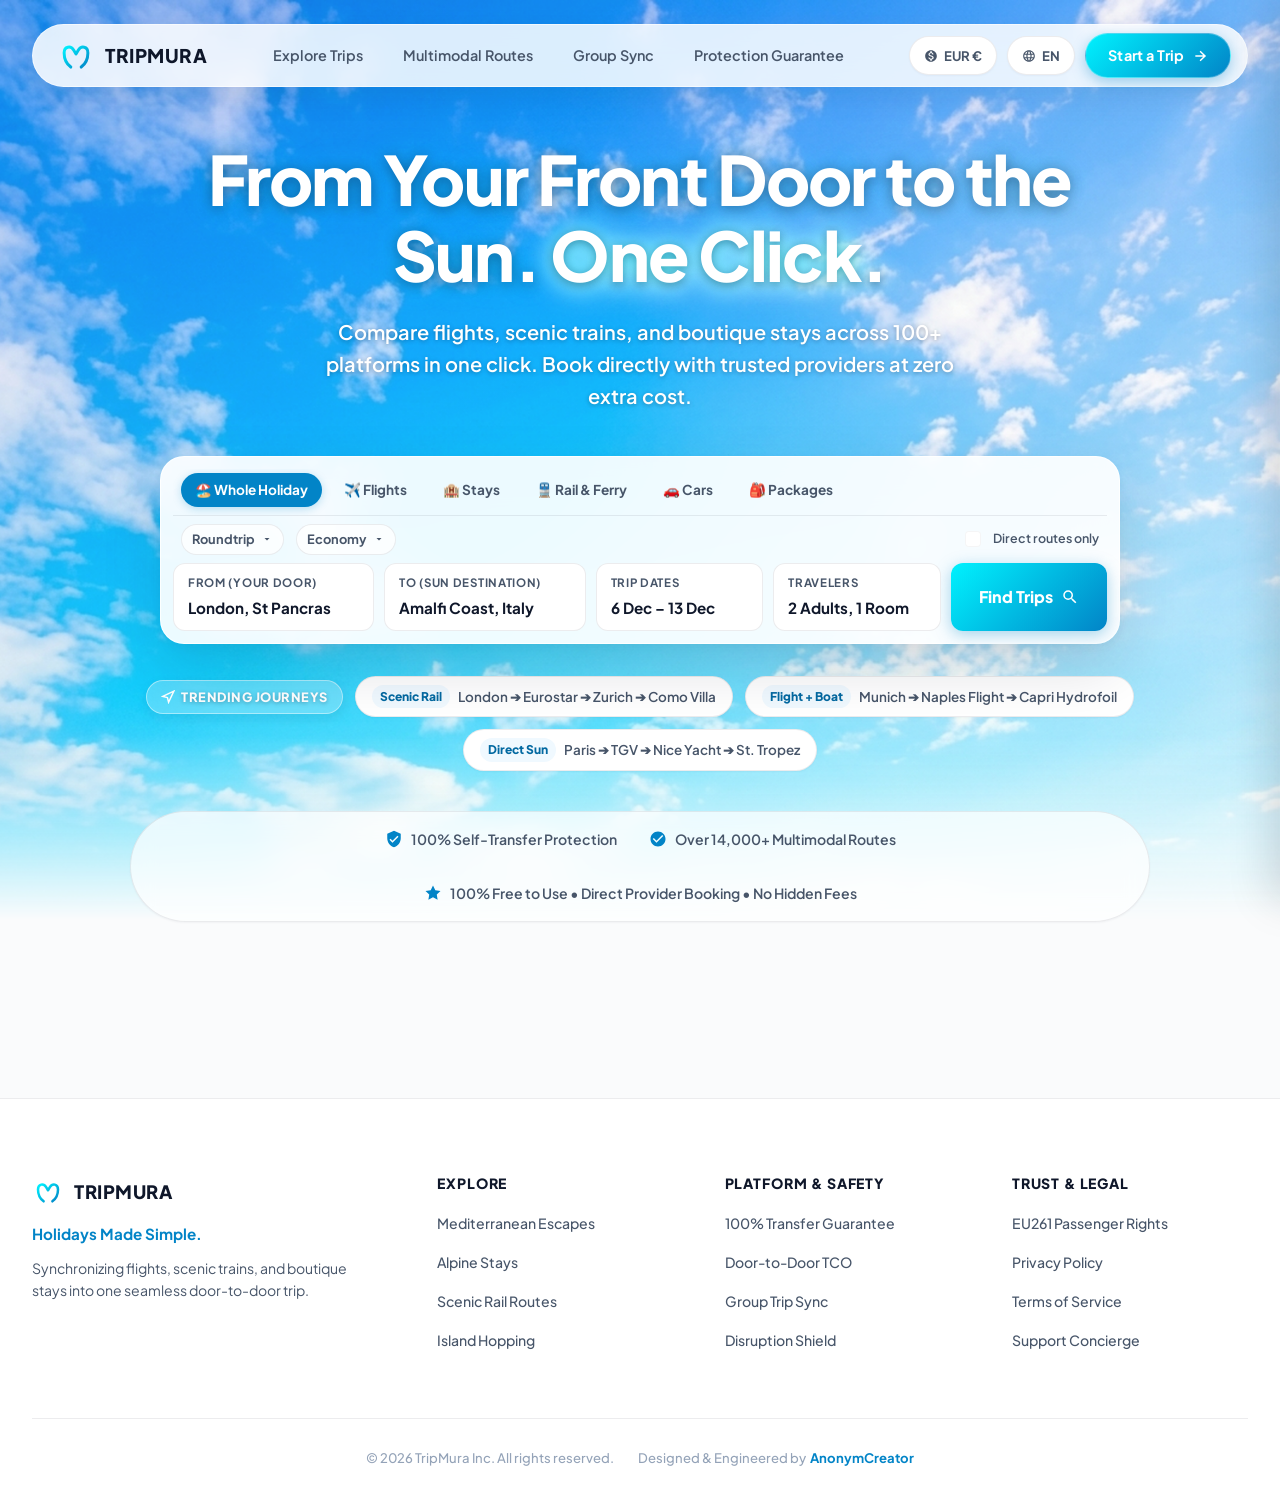
==== v2/index.html @ d5a8ea5d "feat(v2): implement Skyscanner search & forwarding engine in v2/ while preserving 100% exact design " ====
<!DOCTYPE html>
<html lang="en">
<head>
  <meta charset="UTF-8">
  <meta name="viewport" content="width=device-width, initial-scale=1.0">
  <title>TripMura — Holidays Made Simple</title>
  <meta name="description" content="Flights, trains, and boutique stays synchronized into one seamless holiday. Book your whole trip from your front door to the sun in one click with 100% transfer protection.">
  
  <!-- OpenGraph Metadata -->
  <meta property="og:type" content="website">
  <meta property="og:url" content="https://tripmura.com/">
  <meta property="og:title" content="TripMura — Holidays Made Simple">
  <meta property="og:description" content="Your whole holiday, synchronized in one click. Zero transfer stress with 100% self-transfer protection.">
  <meta property="og:image" content="assets/brand/og_preview_sky.png">
  
  <!-- Favicons -->
  <link rel="icon" type="image/svg+xml" href="assets/brand/favicon.svg">
  <link rel="alternate icon" type="image/png" sizes="32x32" href="assets/brand/favicon-32x32.png">
  <link rel="apple-touch-icon" sizes="180x180" href="assets/brand/apple-touch-icon.png">

  <!-- Typography: Google Fonts Plus Jakarta Sans -->
  <link rel="preconnect" href="https://fonts.googleapis.com">
  <link rel="preconnect" href="https://fonts.gstatic.com" crossorigin>
  <link href="https://fonts.googleapis.com/css2?family=Plus+Jakarta+Sans:wght@400;500;600;700;800&display=swap" rel="stylesheet">

  <!-- Design System Stylesheets -->
  <link rel="stylesheet" href="css/tokens.css">
  <link rel="stylesheet" href="css/base.css">
  <link rel="stylesheet" href="css/components.css">
  <link rel="stylesheet" href="css/hero.css">
  <link rel="stylesheet" href="css/search-modals.css">
  <link rel="stylesheet" href="css/footer.css">
  <link rel="stylesheet" href="css/preloader.css">
  <link rel="stylesheet" href="css/results.css">

  <!-- Travelpayouts Drive Verification Script (Partner: 575598) -->
  <script nowprocket data-noptimize="1" data-cfasync="false" data-wpfc-render="false" seraph-accel-crit="1" data-no-defer="1" data-cmp-ab="2">
    (function () {
        var script = document.createElement("script");
        script.async = 1;
        script.setAttribute("data-cmp-ab","2");
        script.src = 'https://tp-em.com/NTc1NTk4.js?t=575598';
        document.head.appendChild(script);
    })();
  </script>
</head>
<body>

  <!-- ==========================================================================
       60FPS Luxury Vector Flight Launch Preloader
       ========================================================================== -->
  <div id="sitePreloader" class="site-preloader" aria-label="Loading TripMura platform" role="status">
    <div class="preloader-shell">
      
      <!-- M-Symbol with Breathing Aura -->
      <div class="preloader-brand-wrap">
        <div class="preloader-symbol-aura"></div>
        <img src="assets/brand/symbol/tripmura_symbol.svg" alt="TripMura" class="preloader-symbol" width="52" height="52">
      </div>

      <!-- Vector Flight Stage (Arc + 2D Flying Jet) -->
      <div class="preloader-flight-stage">
        <svg class="preloader-flight-svg" viewBox="0 0 280 70" fill="none" xmlns="http://www.w3.org/2000/svg">
          <defs>
            <linearGradient id="preloaderSkyGrad" x1="0%" y1="0%" x2="100%" y2="0%">
              <stop offset="0%" stop-color="#38bdf8"/>
              <stop offset="100%" stop-color="#0284c7"/>
            </linearGradient>
          </defs>
          <!-- Background Dashed Track -->
          <path class="flight-path-bg" d="M 20 55 C 90 55, 160 30, 260 15" />
          <!-- Active Drawn Trail -->
          <path class="flight-path-active" d="M 20 55 C 90 55, 160 30, 260 15" />
        </svg>

        <!-- Dynamic Flying Jet -->
        <div class="flight-jet-group" style="transform: translate(8px, 43px) rotate(0deg);">
          <svg viewBox="0 0 24 24" class="flight-jet-icon">
            <path d="M21 16v-2l-8-5V3.5c0-.83-.67-1.5-1.5-1.5S10 2.67 10 3.5V9l-8 5v2l8-2.5V19l-2 1.5V22l3.5-1 3.5 1v-1.5L13 19v-5.5l8 2.5z" transform="rotate(90 12 12)"/>
          </svg>
        </div>
      </div>

      <!-- Percentage Counter -->
      <div class="preloader-counter-wrap">
        <span class="preloader-counter">0%</span>
      </div>

      <!-- Subtext -->
      <p class="preloader-subtext">Connecting your whole holiday...</p>

    </div>
  </div>

  <!-- ==========================================================================
       Global Glassmorphism Navigation
       ========================================================================== -->
  <header class="site-header">
    <div class="container">
      <nav class="navbar-shell" aria-label="Main Navigation">
        
        <!-- Brand Logo -->
        <a href="index.html" class="brand-link" aria-label="TripMura Homepage">
          <img src="assets/brand/symbol/tripmura_symbol.svg" alt="TripMura" class="brand-symbol-img" width="38" height="38">
          <span class="brand-wordmark">TRIPMURA</span>
        </a>

        <!-- Desktop Navigation Links -->
        <div class="nav-menu">
          <a href="#explore" class="nav-link">Explore Trips</a>
          <a href="#routes" class="nav-link">Multimodal Routes</a>
          <a href="#group-sync" class="nav-link">Group Sync</a>
          <a href="#guarantee" class="nav-link">Protection Guarantee</a>
        </div>

        <!-- Right Utility Actions -->
        <div class="nav-actions">
          <button class="utility-pill-btn" id="currencyBtn" aria-label="Change currency">
            <svg viewBox="0 0 24 24"><path d="M12 2C6.48 2 2 6.48 2 12s4.48 10 10 10 10-4.48 10-10S17.52 2 12 2zm1.41 16.09V20h-2.67v-1.93c-1.71-.36-3.16-1.46-3.27-3.4h1.96c.1 1.05.82 1.87 2.65 1.87 1.96 0 2.4-.98 2.4-1.59 0-.83-.44-1.61-2.67-2.14-2.48-.6-4.18-1.62-4.18-3.67 0-1.72 1.39-2.84 3.11-3.21V4h2.67v1.95c1.86.45 2.79 1.86 2.85 3.39H14.3c-.05-1.11-.64-1.87-2.22-1.87-1.5 0-2.4.68-2.4 1.64 0 .84.65 1.39 2.67 1.91s4.18 1.39 4.18 3.91c-.01 1.83-1.38 2.83-3.12 3.16z"/></svg>
            <span>EUR €</span>
          </button>

          <button class="utility-pill-btn" aria-label="Language selection">
            <svg viewBox="0 0 24 24"><path d="M11.99 2C6.47 2 2 6.48 2 12s4.47 10 9.99 10C17.52 22 22 17.52 22 12S17.52 2 11.99 2zm6.93 6h-2.95c-.32-1.25-.78-2.45-1.38-3.56 1.84.63 3.37 1.91 4.33 3.56zM12 4.04c.83 1.2 1.48 2.53 1.91 3.96h-3.82c.43-1.43 1.08-2.76 1.91-3.96zM4.26 14C4.1 13.36 4 12.69 4 12s.1-1.36.26-2h3.38c-.08.66-.14 1.32-.14 2 0 .68.06 1.34.14 2H4.26zm.82 2h2.95c.32 1.25.78 2.45 1.38 3.56-1.84-.63-3.37-1.9-4.33-3.56zm2.95-8H5.08c.96-1.66 2.49-2.93 4.33-3.56C8.81 5.55 8.35 6.75 8.03 8zM12 19.96c-.83-1.2-1.48-2.53-1.91-3.96h3.82c-.43 1.43-1.08 2.76-1.91 3.96zM14.34 14H9.66c-.09-.66-.16-1.32-.16-2 0-.68.07-1.35.16-2h4.68c.09.65.16 1.32.16 2 0 .68-.07 1.34-.16 2zm.25 5.56c.6-1.11 1.06-2.31 1.38-3.56h2.95c-.96 1.65-2.49 2.93-4.33 3.56zM16.36 14c.08-.66.14-1.32.14-2 0-.68-.06-1.34-.14-2h3.38c.16.64.26 1.31.26 2s-.1 1.36-.26 2h-3.38z"/></svg>
            <span>EN</span>
          </button>

          <a href="#planner" class="btn-primary">
            <span>Start a Trip</span>
            <svg width="16" height="16" viewBox="0 0 24 24" fill="currentColor"><path d="M5 13h11.86l-5.43 5.43 1.42 1.42L21.14 12l-8.29-7.85-1.42 1.42L16.86 11H5v2z"/></svg>
          </a>

          <!-- Mobile Hamburger Toggle -->
          <button class="mobile-nav-toggle" aria-label="Open mobile menu" aria-expanded="false" aria-controls="mobileDrawer">
            <svg viewBox="0 0 24 24"><path d="M3 18h18v-2H3v2zm0-5h18v-2H3v2zm0-7v2h18V6H3z"/></svg>
          </button>
        </div>

      </nav>
    </div>
  </header>

  <!-- Mobile Navigation Drawer -->
  <div class="mobile-drawer-backdrop" aria-hidden="true"></div>
  <aside class="mobile-drawer" id="mobileDrawer" aria-label="Mobile Navigation Menu">
    <div class="drawer-header">
      <a href="index.html" class="brand-link" aria-label="TripMura Homepage">
        <img src="assets/brand/symbol/tripmura_symbol.svg" alt="TripMura" class="brand-symbol-img" width="34" height="34">
        <span class="brand-wordmark">TRIPMURA</span>
      </a>
      <button class="drawer-close-btn" aria-label="Close mobile menu">
        <svg viewBox="0 0 24 24"><path d="M19 6.41L17.59 5 12 10.59 6.41 5 5 6.41 10.59 12 5 17.59 6.41 19 12 13.41 17.59 19 19 17.59 13.41 12z"/></svg>
      </button>
    </div>
    <nav class="drawer-nav">
      <a href="#explore" class="drawer-link">
        <span>Explore Trips</span>
        <svg width="14" height="14" viewBox="0 0 24 24" fill="currentColor"><path d="M8.59 16.59L13.17 12 8.59 7.41 10 6l6 6-6 6-1.41-1.41z"/></svg>
      </a>
      <a href="#routes" class="drawer-link">
        <span>Multimodal Routes</span>
        <svg width="14" height="14" viewBox="0 0 24 24" fill="currentColor"><path d="M8.59 16.59L13.17 12 8.59 7.41 10 6l6 6-6 6-1.41-1.41z"/></svg>
      </a>
      <a href="#group-sync" class="drawer-link">
        <span>Group Sync</span>
        <svg width="14" height="14" viewBox="0 0 24 24" fill="currentColor"><path d="M8.59 16.59L13.17 12 8.59 7.41 10 6l6 6-6 6-1.41-1.41z"/></svg>
      </a>
      <a href="#guarantee" class="drawer-link">
        <span>Protection Guarantee</span>
        <svg width="14" height="14" viewBox="0 0 24 24" fill="currentColor"><path d="M8.59 16.59L13.17 12 8.59 7.41 10 6l6 6-6 6-1.41-1.41z"/></svg>
      </a>
    </nav>
    <div class="drawer-actions">
      <a href="#planner" class="btn-primary" style="width: 100%;">
        <span>Start a Trip</span>
      </a>
    </div>
  </aside>

  <!-- ==========================================================================
       Atmospheric Mediterranean Hero Stage
       ========================================================================== -->
  <main>
    <section class="hero-section" id="planner">
      
      <!-- Sky Drift Ambient Atmosphere -->
      <div class="hero-atmosphere-container">
        <div class="hero-cloud-drift"></div>
      </div>

      <div class="container">
        <div class="hero-wrapper">
          
          <!-- Headline -->
          <h1 class="hero-headline">
            From Your Front Door to the Sun. <span class="text-gradient">One Click.</span>
          </h1>

          <!-- Subheadline -->
          <p class="hero-subheadline">
            Compare flights, scenic trains, and boutique stays across 100+ platforms in one click. Book directly with trusted providers at zero extra cost.
          </p>

          <!-- Multimodal Planner Search Card -->
          <div class="multimodal-search-card">
            
            <!-- TripMura Category Mode Tabs -->
            <div class="search-mode-tabs" role="tablist" aria-label="Search Categories">
              <button class="search-mode-tab active" role="tab" aria-selected="true" data-mode="holiday">
                <span>🏖️ Whole Holiday</span>
              </button>
              <button class="search-mode-tab" role="tab" aria-selected="false" data-mode="flights">
                <span>✈️ Flights</span>
              </button>
              <button class="search-mode-tab" role="tab" aria-selected="false" data-mode="stays">
                <span>🏨 Stays</span>
              </button>
              <button class="search-mode-tab" role="tab" aria-selected="false" data-mode="rail">
                <span>🚆 Rail & Ferry</span>
              </button>
              <button class="search-mode-tab" role="tab" aria-selected="false" data-mode="cars">
                <span>🚗 Cars</span>
              </button>
              <button class="search-mode-tab" role="tab" aria-selected="false" data-mode="packages">
                <span>🎒 Packages</span>
              </button>
            </div>

            <!-- Trip Type & Cabin Class Micro-Selectors -->
            <div class="search-sub-options">
              <!-- Trip Type Selector -->
              <div class="micro-dropdown-wrap">
                <button type="button" class="micro-option-btn" id="tripTypeBtn" aria-haspopup="listbox" aria-expanded="false">
                  <span id="tripTypeLabel">Roundtrip</span>
                  <svg width="12" height="12" viewBox="0 0 24 24" fill="currentColor"><path d="M7 10l5 5 5-5z"/></svg>
                </button>
                <div class="micro-dropdown-menu" id="tripTypeMenu" role="listbox">
                  <div class="micro-option-item active" data-val="roundtrip" role="option">Roundtrip</div>
                  <div class="micro-option-item" data-val="oneway" role="option">One-way</div>
                  <div class="micro-option-item" data-val="multicity" role="option">Multi-city</div>
                </div>
              </div>

              <!-- Cabin Class Selector -->
              <div class="micro-dropdown-wrap">
                <button type="button" class="micro-option-btn" id="cabinClassBtn" aria-haspopup="listbox" aria-expanded="false">
                  <span id="cabinClassLabel">Economy</span>
                  <svg width="12" height="12" viewBox="0 0 24 24" fill="currentColor"><path d="M7 10l5 5 5-5z"/></svg>
                </button>
                <div class="micro-dropdown-menu" id="cabinClassMenu" role="listbox">
                  <div class="micro-option-item active" data-val="economy" role="option">Economy</div>
                  <div class="micro-option-item" data-val="premium" role="option">Premium Economy</div>
                  <div class="micro-option-item" data-val="business" role="option">Business Class</div>
                  <div class="micro-option-item" data-val="first" role="option">First Class</div>
                </div>
              </div>

              <!-- Direct Routes Only Checkbox Pill -->
              <label class="micro-checkbox-pill">
                <input type="checkbox" id="directRoutesOnly" class="micro-checkbox-input">
                <span class="micro-checkbox-custom"></span>
                <span class="micro-checkbox-text">Direct routes only</span>
              </label>
            </div>

            <!-- Search Inputs -->
            <form class="search-input-grid" onsubmit="event.preventDefault();">
              
              <!-- Origin Field & Popover -->
              <div class="search-field-wrap">
                <div class="search-field" id="originField">
                  <label class="field-label" for="originInput">From (Your Door)</label>
                  <input type="text" id="originInput" class="field-input" value="London, St Pancras" placeholder="City, Airport or Station" autocomplete="off">
                </div>
                <!-- Origin Popover -->
                <div class="search-popover search-popover-dropdown" id="originPopover" role="dialog" aria-label="Select Origin Hub">
                  <!-- Mobile Top Bar -->
                  <div class="modal-top-bar">
                    <button type="button" class="modal-back-btn" aria-label="Back">
                      <svg viewBox="0 0 24 24" width="20" height="20" fill="currentColor"><path d="M20 11H7.83l5.59-5.59L12 4l-8 8 8 8 1.41-1.41L7.83 13H20v-2z"/></svg>
                    </button>
                    <span class="modal-bar-title">Choose Departure</span>
                    <button type="button" class="modal-close-icon-btn" aria-label="Close">✕</button>
                  </div>

                  <!-- Mobile Live Search Box -->
                  <div class="modal-search-box">
                    <div class="modal-input-wrap">
                      <svg class="search-lens-icon" width="16" height="16" viewBox="0 0 24 24" fill="currentColor"><path d="M15.5 14h-.79l-.28-.27A6.471 6.471 0 0 0 16 9.5 6.5 6.5 0 1 0 9.5 16c1.61 0 3.09-.59 4.23-1.57l.27.28v.79l5 4.99L20.49 19l-4.99-5zm-6 0C7.01 14 5 11.99 5 9.5S7.01 5 9.5 5 14 7.01 14 9.5 11.99 14 9.5 14z"/></svg>
                      <input type="text" class="modal-search-field" id="originModalSearch" placeholder="City, airport, or train station..." autocomplete="off">
                      <button type="button" class="modal-input-clear" id="originClearBtn">✕</button>
                    </div>
                  </div>

                  <!-- Scrollable Body -->
                  <div class="modal-scroll-body">
                    <div class="popover-header">
                      <span class="popover-title">Departure Hubs</span>
                      <span class="popover-badge">Global & Multimodal</span>
                    </div>
                    <div class="location-list"></div>
                  </div>

                  <!-- Mobile Sticky Footer -->
                  <div class="modal-sticky-footer">
                    <button type="button" class="btn-modal-apply" id="applyOriginBtn">Select Departure</button>
                  </div>
                </div>
              </div>

              <!-- Destination Field & Popover -->
              <div class="search-field-wrap">
                <div class="search-field" id="destField">
                  <label class="field-label" for="destInput">To (Sun Destination)</label>
                  <input type="text" id="destInput" class="field-input" value="Amalfi Coast, Italy" placeholder="Where to?" autocomplete="off">
                </div>
                <!-- Destination Popover -->
                <div class="search-popover search-popover-dropdown" id="destPopover" role="dialog" aria-label="Select Destination">
                  <!-- Mobile Top Bar -->
                  <div class="modal-top-bar">
                    <button type="button" class="modal-back-btn" aria-label="Back">
                      <svg viewBox="0 0 24 24" width="20" height="20" fill="currentColor"><path d="M20 11H7.83l5.59-5.59L12 4l-8 8 8 8 1.41-1.41L7.83 13H20v-2z"/></svg>
                    </button>
                    <span class="modal-bar-title">Choose Destination</span>
                    <button type="button" class="modal-close-icon-btn" aria-label="Close">✕</button>
                  </div>

                  <!-- Mobile Live Search Box -->
                  <div class="modal-search-box">
                    <div class="modal-input-wrap">
                      <svg class="search-lens-icon" width="16" height="16" viewBox="0 0 24 24" fill="currentColor"><path d="M15.5 14h-.79l-.28-.27A6.471 6.471 0 0 0 16 9.5 6.5 6.5 0 1 0 9.5 16c1.61 0 3.09-.59 4.23-1.57l.27.28v.79l5 4.99L20.49 19l-4.99-5zm-6 0C7.01 14 5 11.99 5 9.5S7.01 5 9.5 5 14 7.01 14 9.5 11.99 14 9.5 14z"/></svg>
                      <input type="text" class="modal-search-field" id="destModalSearch" placeholder="Where do you want to go?" autocomplete="off">
                      <button type="button" class="modal-input-clear" id="destClearBtn">✕</button>
                    </div>
                  </div>

                  <!-- Scrollable Body -->
                  <div class="modal-scroll-body">
                    <div class="popover-header">
                      <span class="popover-title">Popular Destinations</span>
                      <span class="popover-badge">Boutique & Coastal</span>
                    </div>
                    <div class="location-list"></div>
                  </div>

                  <!-- Mobile Sticky Footer -->
                  <div class="modal-sticky-footer">
                    <button type="button" class="btn-modal-apply" id="applyDestBtn">Select Destination</button>
                  </div>
                </div>
              </div>

              <!-- Dates Field -->
              <div class="search-field-wrap">
                <div class="search-field" id="datesField">
                  <label class="field-label" for="datesInput">Trip Dates</label>
                  <input type="text" id="datesInput" class="field-input" placeholder="Select dates" readonly>
                </div>
              </div>

              <!-- Travelers Field & Stepper Modal -->
              <div class="search-field-wrap">
                <div class="search-field" id="guestsField">
                  <label class="field-label" for="guestsInput">Travelers</label>
                  <input type="text" id="guestsInput" class="field-input" value="2 Adults, 1 Room" placeholder="Guests" readonly>
                </div>
                <!-- Travelers Stepper Popover -->
                <div class="search-popover travelers-popover" id="travelersModal" role="dialog" aria-label="Select Travelers and Rooms">
                  <!-- Mobile Top Bar -->
                  <div class="modal-top-bar">
                    <button type="button" class="modal-back-btn" aria-label="Back">
                      <svg viewBox="0 0 24 24" width="20" height="20" fill="currentColor"><path d="M20 11H7.83l5.59-5.59L12 4l-8 8 8 8 1.41-1.41L7.83 13H20v-2z"/></svg>
                    </button>
                    <span class="modal-bar-title">Travelers & Rooms</span>
                    <button type="button" class="modal-close-icon-btn" aria-label="Close">✕</button>
                  </div>

                  <div class="modal-scroll-body">
                    <div class="popover-header">
                      <span class="popover-title">Travelers & Rooms</span>
                      <span class="popover-badge">Group Sync</span>
                    </div>
                    <div class="stepper-rows">
                      <!-- Adults -->
                      <div class="stepper-row">
                        <div class="stepper-info">
                          <span class="stepper-label">Adults</span>
                          <span class="stepper-desc">Age 18+</span>
                        </div>
                        <div class="stepper-controls">
                          <button type="button" class="stepper-btn" id="adultsMinus" aria-label="Decrease Adults">−</button>
                          <span class="stepper-val" id="adultsVal">2</span>
                          <button type="button" class="stepper-btn" id="adultsPlus" aria-label="Increase Adults">+</button>
                        </div>
                      </div>
                      <!-- Children -->
                      <div class="stepper-row">
                        <div class="stepper-info">
                          <span class="stepper-label">Children</span>
                          <span class="stepper-desc">Age 0–17</span>
                        </div>
                        <div class="stepper-controls">
                          <button type="button" class="stepper-btn" id="childrenMinus" aria-label="Decrease Children" disabled">−</button>
                          <span class="stepper-val" id="childrenVal">0</span>
                          <button type="button" class="stepper-btn" id="childrenPlus" aria-label="Increase Children">+</button>
                        </div>
                      </div>
                      <!-- Rooms -->
                      <div class="stepper-row">
                        <div class="stepper-info">
                          <span class="stepper-label">Rooms</span>
                          <span class="stepper-desc">Boutique & Hotel Stays</span>
                        </div>
                        <div class="stepper-controls">
                          <button type="button" class="stepper-btn" id="roomsMinus" aria-label="Decrease Rooms">−</button>
                          <span class="stepper-val" id="roomsVal">1</span>
                          <button type="button" class="stepper-btn" id="roomsPlus" aria-label="Increase Rooms">+</button>
                        </div>
                      </div>
                    </div>
                  </div>

                  <div class="modal-sticky-footer">
                    <button type="button" class="btn-modal-apply" id="applyTravelersBtn">Apply Travelers</button>
                  </div>
                </div>
              </div>

              <!-- Submit CTA Button -->
              <button type="submit" class="search-cta-btn" aria-label="Find seamless holiday trips">
                <div class="btn-text-default" style="display: inline-flex; align-items: center; gap: 8px;">
                  <span>Find Trips</span>
                  <svg width="18" height="18" viewBox="0 0 24 24" fill="currentColor"><path d="M15.5 14h-.79l-.28-.27A6.471 6.471 0 0 0 16 9.5 6.5 6.5 0 1 0 9.5 16c1.61 0 3.09-.59 4.23-1.57l.27.28v.79l5 4.99L20.49 19l-4.99-5zm-6 0C7.01 14 5 11.99 5 9.5S7.01 5 9.5 5 14 7.01 14 9.5 11.99 14 9.5 14z"/></svg>
                </div>
                <div class="btn-text-loading">
                  <span class="btn-spinner"></span>
                  <span>Finding 14,000+ routes...</span>
                </div>
              </button>

            </form>

            <!-- Calendar Range Modal (June & July 2026) Centered on Search Card -->
            <div class="search-popover calendar-popover" id="datesPickerModal" role="dialog" aria-label="Select Dates">
              
              <!-- Mobile Top Bar -->
              <div class="modal-top-bar">
                <button type="button" class="modal-back-btn" aria-label="Back">
                  <svg viewBox="0 0 24 24" width="20" height="20" fill="currentColor"><path d="M20 11H7.83l5.59-5.59L12 4l-8 8 8 8 1.41-1.41L7.83 13H20v-2z"/></svg>
                </button>
                <span class="modal-bar-title">Choose Dates</span>
                <button type="button" class="modal-close-icon-btn" aria-label="Close">✕</button>
              </div>

              <!-- Scrollable Body for Mobile / Desktop -->
              <div class="modal-scroll-body">
                <!-- Trip Type Pill Toggle & Quick Presets -->
                <div class="calendar-top-bar">
                  <div class="calendar-trip-type-toggle">
                    <button type="button" class="cal-toggle-pill active" id="calRoundtripBtn">Roundtrip</button>
                    <button type="button" class="cal-toggle-pill" id="calOnewayBtn">One-way</button>
                  </div>
                  
                  <!-- Quick Presets -->
                  <div class="calendar-presets-bar">
                    <button type="button" class="preset-pill-btn active" data-preset="1week">
                      <span>☀️ 1 Week</span>
                    </button>
                    <button type="button" class="preset-pill-btn" data-preset="weekend">
                      <span>🏖️ Long Weekend</span>
                    </button>
                    <button type="button" class="preset-pill-btn" data-preset="2weeks">
                      <span>🌿 2 Weeks Escape</span>
                    </button>
                  </div>
                </div>

                <!-- Dual Months Grid -->
                <div class="calendar-dual-grid">
                  <!-- Month 1 -->
                  <div class="month-container" id="month1Container">
                    <div class="month-header" id="month1Header">September 2026</div>
                    <div class="weekdays-row">
                      <span class="weekday-col">Mo</span>
                      <span class="weekday-col">Tu</span>
                      <span class="weekday-col">We</span>
                      <span class="weekday-col">Th</span>
                      <span class="weekday-col">Fr</span>
                      <span class="weekday-col">Sa</span>
                      <span class="weekday-col">Su</span>
                    </div>
                    <div class="days-grid" id="june2026Grid"></div>
                  </div>

                  <!-- Month 2 -->
                  <div class="month-container" id="month2Container">
                    <div class="month-header" id="month2Header">October 2026</div>
                    <div class="weekdays-row">
                      <span class="weekday-col">Mo</span>
                      <span class="weekday-col">Tu</span>
                      <span class="weekday-col">We</span>
                      <span class="weekday-col">Th</span>
                      <span class="weekday-col">Fr</span>
                      <span class="weekday-col">Sa</span>
                      <span class="weekday-col">Su</span>
                    </div>
                    <div class="days-grid" id="july2026Grid"></div>
                  </div>
                </div>

                <!-- Month Navigation Controls Underneath Grid -->
                <div class="calendar-month-nav-bottom">
                  <button type="button" class="cal-nav-pill-btn" id="calPrevMonth" aria-label="Previous Month">
                    <span class="cal-nav-arrow">‹</span>
                    <span>Previous Month</span>
                  </button>
                  <button type="button" class="cal-nav-pill-btn" id="calNextMonth" aria-label="Next Month">
                    <span>Next Month</span>
                    <span class="cal-nav-arrow">›</span>
                  </button>
                </div>

                <!-- Calendar Footer Desktop -->
                <div class="popover-footer">
                  <label class="flexible-dates-wrap">
                    <input type="checkbox" id="flexibleDatesCheck" class="flexible-dates-input">
                    <span class="flexible-dates-custom"></span>
                    <span class="flexible-dates-text">Flexible dates (±3 days)</span>
                  </label>
                  <div class="footer-action-btns">
                    <button type="button" class="btn-ghost-sm" id="clearDatesBtn">Clear</button>
                    <button type="button" class="btn-apply-sm" id="applyDatesBtn">Apply Dates</button>
                  </div>
                </div>
              </div>

              <!-- Mobile Sticky Footer -->
              <div class="modal-sticky-footer">
                <button type="button" class="btn-modal-apply" id="applyDatesModalBtn">Apply Dates</button>
              </div>
            </div>

          </div>

          <!-- Route Preview Quick Tags -->
          <div class="hero-route-preview">
            <div class="trending-badge-pill">
              <svg width="14" height="14" viewBox="0 0 24 24" fill="none" stroke="currentColor" stroke-width="2.5"><polygon points="3 11 22 2 13 21 11 13 3 11"/></svg>
              <span>Trending Journeys</span>
            </div>
            
            <a href="#planner" class="route-pill-item">
              <span class="route-pill-tag">Scenic Rail</span>
              <span>London ➔ Eurostar ➔ Zurich ➔ Como Villa</span>
            </a>
            
            <a href="#planner" class="route-pill-item">
              <span class="route-pill-tag">Flight + Boat</span>
              <span>Munich ➔ Naples Flight ➔ Capri Hydrofoil</span>
            </a>

            <a href="#planner" class="route-pill-item">
              <span class="route-pill-tag">Direct Sun</span>
              <span>Paris ➔ TGV ➔ Nice Yacht ➔ St. Tropez</span>
            </a>
          </div>

          <!-- Social Proof & Trust Bar -->
          <div class="social-proof-bar">
            
            <div class="proof-item">
              <svg class="proof-icon" viewBox="0 0 24 24" fill="currentColor"><path d="M12 1L3 5v6c0 5.55 3.84 10.74 9 12 5.16-1.26 9-6.45 9-12V5l-9-4zm-2 16l-4-4 1.41-1.41L10 14.17l6.59-6.59L18 9l-8 8z"/></svg>
              <span>100% Self-Transfer Protection</span>
            </div>

            <div class="proof-item">
              <svg class="proof-icon" viewBox="0 0 24 24" fill="currentColor"><path d="M12 2C6.48 2 2 6.48 2 12s4.48 10 10 10 10-4.48 10-10S17.52 2 12 2zm-2 15l-5-5 1.41-1.41L10 14.17l7.59-7.59L19 8l-9 9z"/></svg>
              <span>Over 14,000+ Multimodal Routes</span>
            </div>

            <div class="proof-item">
              <svg class="proof-icon" viewBox="0 0 24 24" fill="currentColor"><path d="M12 2l3.09 6.26L22 9.27l-5 4.87 1.18 6.88L12 17.77l-6.18 3.25L7 14.14 2 9.27l6.91-1.01L12 2z"/></svg>
              <span>100% Free to Use &bull; Direct Provider Booking &bull; No Hidden Fees</span>
            </div>

          </div>

        </div>
      </div>
    </section>

    <!-- ==========================================================================
         Direct Carrier Results & Multimodal Itineraries Section
         ========================================================================== -->
    <section id="searchResultsSection" class="results-section">
      <div class="container">
        
        <!-- Section Header -->
        <div class="results-header">
          <div class="results-badge-wrap">
            <svg width="14" height="14" viewBox="0 0 24 24" fill="currentColor"><path d="M12 2C6.48 2 2 6.48 2 12s4.48 10 10 10 10-4.48 10-10S17.52 2 12 2zm-1 17.93c-3.95-.49-7-3.85-7-7.93 0-.62.08-1.21.21-1.79L9 15v1c0 1.1.9 2 2 2v1.93zm6.9-2.54c-.26-.81-1-1.39-1.9-1.39h-1v-3c0-.55-.45-1-1-1H8v-2h2c.55 0 1-.45 1-1V7h2c1.1 0 2-.9 2-2v-.41c2.93 1.19 5 4.06 5 7.41 0 2.08-.8 3.97-2.1 5.39z"/></svg>
            <span>Live Direct Booking Engine</span>
          </div>
          <h2 class="results-title">Synchronized Multimodal Packages</h2>
          <p class="results-subtitle" id="resultsMetaSummary">
            Comparing live routes across Austrian Airlines, Lufthansa, Ryanair, ÖBB, Deutsche Bahn, Booking.com, and Airbnb. Book directly with zero markup.
          </p>
        </div>

        <!-- Dynamic Results Cards Grid -->
        <div class="results-grid" id="resultsCardsGrid">
          <!-- Populated dynamically via js/results-engine.js -->
        </div>

      </div>
    </section>
  </main>

  <!-- ==========================================================================
       Luxury Trust & Ecosystem Footer
       ========================================================================== -->
  <footer class="site-footer">
    <div class="container">
      
      <div class="footer-grid">
        
        <!-- Column 1: Brand & Mission -->
        <div class="footer-brand-col">
          <a href="index.html" class="footer-logo-link" aria-label="TripMura Home">
            <div class="footer-brand-lockup">
              <img src="assets/brand/symbol/tripmura_symbol.svg" alt="TripMura" class="footer-symbol-img" width="32" height="32">
              <span class="footer-wordmark">TRIPMURA</span>
            </div>
          </a>
          <div class="footer-tagline">Holidays Made Simple.</div>
          <p class="footer-desc">
            Synchronizing flights, scenic trains, and boutique stays into one seamless door-to-door trip.
          </p>
        </div>

        <!-- Column 2: Explore -->
        <div class="footer-nav-col">
          <h4 class="footer-col-title">Explore</h4>
          <ul class="footer-links">
            <li><a href="#explore" class="footer-link">Mediterranean Escapes</a></li>
            <li><a href="#explore" class="footer-link">Alpine Stays</a></li>
            <li><a href="#routes" class="footer-link">Scenic Rail Routes</a></li>
            <li><a href="#routes" class="footer-link">Island Hopping</a></li>
          </ul>
        </div>

        <!-- Column 3: Platform & Safety -->
        <div class="footer-nav-col">
          <h4 class="footer-col-title">Platform & Safety</h4>
          <ul class="footer-links">
            <li><a href="#guarantee" class="footer-link">100% Transfer Guarantee</a></li>
            <li><a href="#planner" class="footer-link">Door-to-Door TCO</a></li>
            <li><a href="#group-sync" class="footer-link">Group Trip Sync</a></li>
            <li><a href="#guarantee" class="footer-link">Disruption Shield</a></li>
          </ul>
        </div>

        <!-- Column 4: Trust & Legal -->
        <div class="footer-nav-col">
          <h4 class="footer-col-title">Trust & Legal</h4>
          <ul class="footer-links">
            <li><a href="#rights" class="footer-link">EU261 Passenger Rights</a></li>
            <li><a href="#privacy" class="footer-link">Privacy Policy</a></li>
            <li><a href="#terms" class="footer-link">Terms of Service</a></li>
            <li><a href="#support" class="footer-link">Support Concierge</a></li>
          </ul>
        </div>

      </div>

      <!-- Clean Centered Legal & Attribution Row -->
      <div class="footer-bottom">
        <div class="footer-copyright">
          &copy; 2026 TripMura Inc. All rights reserved.
        </div>
        <div class="footer-credit">
          <span>Designed & Engineered by </span>
          <a href="https://anonymcreator.online" target="_blank" rel="noopener noreferrer" class="credit-link">AnonymCreator</a>
        </div>
      </div>

    </div>
  </footer>

  <!-- ==========================================================================
       Trip Summary & Direct Provider Booking Drawer / Modal
       ========================================================================== -->
  <div class="trip-summary-modal-backdrop" id="tripSummaryBackdrop" aria-hidden="true"></div>
  
  <div class="trip-summary-drawer" id="tripSummaryModal" role="dialog" aria-modal="true" aria-hidden="true" aria-labelledby="drawerHeadline">
    
    <!-- Drawer Header -->
    <div class="drawer-header">
      <div class="drawer-title-wrap">
        <div class="drawer-tag-pill">
          <span>✨ Direct Carrier & Operator Booking Engine</span>
        </div>
        <h3 class="drawer-headline" id="drawerHeadline">London → Amalfi Coast</h3>
        <span class="drawer-meta-sub" id="drawerMetaSub">18 Sep – 25 Sep • 2 Travelers • Smart Synchronized Route</span>
      </div>
      <button type="button" class="drawer-close-btn" id="closeSummaryDrawerBtn" aria-label="Close trip breakdown">✕</button>
    </div>

    <!-- Drawer Scrollable Body -->
    <div class="drawer-scroll-body">
      
      <!-- Direct Booking Transparency Notice -->
      <div class="drawer-intro-notice">
        <span class="drawer-intro-icon">🛡️</span>
        <div>
          <strong>Direct Official Booking • Zero Fees:</strong> TripMura is 100% free to use. You are booking directly with official airlines, rail ticket shops, and verified stay hosts below:
        </div>
      </div>

      <!-- Provider Booking Legs List -->
      <div class="drawer-legs-list" id="drawerLegsList">
        <!-- Rendered dynamically by js/results-engine.js -->
      </div>

    </div>

    <!-- Drawer Pinned Footer -->
    <div class="drawer-footer">
      <div class="drawer-tco-summary-box">
        <div class="tco-summary-info">
          <span class="tco-summary-title">Total Estimated Door-to-Door TCO</span>
          <span class="tco-summary-sub">✓ Direct Official Carrier Rates • Zero Hidden Markups</span>
        </div>
        <div class="tco-summary-amount" id="drawerTcoAmount">€604</div>
      </div>
    </div>

  </div>

  <!-- ==========================================================================
       Luxury Carrier & Operator Search Loading Transition Overlay
       ========================================================================== -->
  <div id="searchTransitionOverlay" class="search-transition-overlay" role="dialog" aria-modal="true" aria-label="Searching live itineraries">
    <div class="search-transition-card">
      <div class="search-radar-halo"></div>
      
      <!-- Brand Symbol -->
      <div class="preloader-brand-wrap" style="margin-bottom: 8px;">
        <img src="assets/brand/symbol/tripmura_symbol.svg" alt="TripMura" class="preloader-symbol" width="46" height="46">
      </div>

      <!-- Vector Flight Stage (Arc + 2D Flying Jet) -->
      <div class="search-flight-stage">
        <svg class="preloader-flight-svg" viewBox="0 0 280 70" fill="none" xmlns="http://www.w3.org/2000/svg">
          <path class="flight-path-bg" d="M 20 55 C 90 55, 160 30, 260 15" />
          <path class="flight-path-active search-arc-active" d="M 20 55 C 90 55, 160 30, 260 15" />
        </svg>

        <div class="flight-jet-group search-jet-group" style="transform: translate(8px, 43px) rotate(0deg);">
          <svg viewBox="0 0 24 24" class="flight-jet-icon">
            <path d="M21 16v-2l-8-5V3.5c0-.83-.67-1.5-1.5-1.5S10 2.67 10 3.5V9l-8 5v2l8-2.5V19l-2 1.5V22l3.5-1 3.5 1v-1.5L13 19v-5.5l8 2.5z" transform="rotate(90 12 12)"/>
          </svg>
        </div>
      </div>

      <!-- Live Counter -->
      <div class="search-counter-wrap">
        <span class="search-counter-val" id="searchCounterVal">0%</span>
      </div>

      <!-- Glowing Progress Bar -->
      <div class="search-progress-bar-shell">
        <div class="search-progress-bar-fill" id="searchProgressFill"></div>
      </div>

      <!-- Rotating Status Messages -->
      <div class="search-status-message-box">
        <span class="search-status-text" id="searchStatusMsg">Scanning direct routes on Austrian Airlines & Lufthansa...</span>
      </div>

      <!-- Live Carriers & Providers Strip -->
      <div class="search-providers-strip">
        <span class="search-provider-pill" data-provider="austrian">✈️ Austrian Airlines</span>
        <span class="search-provider-pill" data-provider="lufthansa">✈️ Lufthansa</span>
        <span class="search-provider-pill" data-provider="ryanair">✈️ Ryanair</span>
        <span class="search-provider-pill" data-provider="oebb">🚆 ÖBB Rail</span>
        <span class="search-provider-pill" data-provider="booking">🏨 Booking.com</span>
        <span class="search-provider-pill" data-provider="airbnb">🏡 Airbnb</span>
      </div>

    </div>
  </div>

  <!-- Search Engine Mobile Backdrop -->
  <div class="search-modal-backdrop" aria-hidden="true"></div>

  <!-- Scripts -->
  <script src="js/config.js"></script>
  <script src="js/iata-resolver.js"></script>
  <script src="js/preloader.js"></script>
  <script src="js/nav.js"></script>
  <script src="js/app.js"></script>
  <script src="js/search-engine.js"></script>
  <script src="js/results-engine.js"></script>
</body>
</html>
---- v2/css/tokens.css ----
/**
 * TripMura Design System — Tokens
 * Visual Aesthetic: Crisp Light Luxury & Mediterranean Sunlight
 */

:root {
  /* ==========================================================================
     1. Color Palette (Porcelain White, Warm Deep Slate, Sunlit Cyan & Azure)
     ========================================================================== */
  --bg-body: #fafbfc;
  --bg-card: #ffffff;
  --bg-card-subtle: #f8fafc;
  --bg-glass: rgba(255, 255, 255, 0.85);
  --bg-glass-heavy: rgba(255, 255, 255, 0.92);
  --bg-glass-subtle: rgba(255, 255, 255, 0.65);
  --bg-obsidian: #07080b;
  --bg-dark-card: #0f172a;
  
  /* Text Colors */
  --text-primary: #0f172a;        /* Warm Deep Slate */
  --text-secondary: #475569;      /* Slate 600 */
  --text-muted: #94a3b8;          /* Slate 400 */
  --text-inverse: #ffffff;
  --text-inverse-muted: #94a3b8;

  /* Mediterranean Azure Accents */
  --primary-cyan: #00f2fe;        /* Electric Mediterranean Cyan */
  --primary-azure: #0284c7;       /* Sunlit Azure Sky 600 */
  --primary-azure-dark: #0369a1;  /* Deep Azure 700 */
  --primary-azure-light: #e0f2fe; /* Soft Azure Wash 100 */
  --primary-azure-50: #f0f9ff;    /* Ultra-soft Azure Tint 50 */
  
  /* Gradients */
  --gradient-azure: linear-gradient(135deg, #00f2fe 0%, #0284c7 100%);
  --gradient-azure-hover: linear-gradient(135deg, #38f9d7 0%, #0284c7 100%);
  --gradient-sky-glow: radial-gradient(at 10% 10%, rgba(0, 242, 254, 0.12) 0px, transparent 50%),
                       radial-gradient(at 90% 20%, rgba(2, 132, 199, 0.10) 0px, transparent 50%),
                       radial-gradient(at 50% 90%, rgba(248, 250, 252, 1) 0px, transparent 50%);
  --gradient-card-border: linear-gradient(135deg, rgba(255, 255, 255, 0.95), rgba(2, 132, 199, 0.15));

  /* Status & Accents */
  --accent-emerald: #10b981;
  --accent-amber: #f59e0b;
  --accent-rose: #f43f5e;

  /* ==========================================================================
     2. Borders & Glassmorphism
     ========================================================================== */
  --border-card: rgba(15, 23, 42, 0.08);
  --border-light: rgba(15, 23, 42, 0.08);
  --border-subtle: rgba(15, 23, 42, 0.04);
  --border-glass: rgba(255, 255, 255, 0.85);
  --border-glass-accent: rgba(2, 132, 199, 0.2);
  --border-focus: rgba(2, 132, 199, 0.45);
  
  --backdrop-blur-sm: blur(12px);
  --backdrop-blur-md: blur(20px);
  --backdrop-blur-lg: blur(32px);

  /* ==========================================================================
     3. Elevation & Multi-Layer Shadows (Refined Tinted Ambient Depth)
     ========================================================================== */
  --shadow-xs: 0 1px 2px rgba(15, 23, 42, 0.04);
  --shadow-sm: 0 4px 12px -2px rgba(15, 23, 42, 0.04), 0 2px 4px -1px rgba(15, 23, 42, 0.02);
  --shadow-card: 0 4px 6px -1px rgba(15, 23, 42, 0.04), 0 2px 4px -2px rgba(15, 23, 42, 0.04);
  --shadow-elevation: 0 12px 32px -8px rgba(2, 132, 199, 0.12), 0 4px 12px -2px rgba(15, 23, 42, 0.04);
  --shadow-hover: 0 20px 30px -10px rgba(2, 132, 199, 0.15), 0 8px 10px -6px rgba(15, 23, 42, 0.04);
  --shadow-glass: 0 24px 60px rgba(15, 23, 42, 0.14), 0 4px 16px rgba(0, 0, 0, 0.04);
  --shadow-dropdown: 0 20px 40px -10px rgba(15, 23, 42, 0.12), 0 4px 16px -2px rgba(15, 23, 42, 0.06);

  /* ==========================================================================
     4. Typography (Fluid Scale via CSS clamp)
     ========================================================================== */
  --font-family: 'Plus Jakarta Sans', -apple-system, BlinkMacSystemFont, 'Segoe UI', Roboto, Helvetica, Arial, sans-serif;
  
  --font-hero: clamp(2.35rem, 5vw + 0.8rem, 4.25rem);
  --font-h1: clamp(2rem, 3.8vw + 0.5rem, 3.25rem);
  --font-h2: clamp(1.65rem, 2.8vw + 0.4rem, 2.5rem);
  --font-h3: clamp(1.25rem, 1.6vw + 0.3rem, 1.75rem);
  --font-h4: clamp(1.1rem, 0.8vw + 0.4rem, 1.35rem);
  --font-body-lg: clamp(1.05rem, 0.4vw + 0.95rem, 1.25rem);
  --font-body: clamp(0.95rem, 0.25vw + 0.88rem, 1.05rem);
  --font-body-sm: clamp(0.82rem, 0.2vw + 0.76rem, 0.9rem);
  --font-caption: 0.78rem;

  --line-height-tight: 1.12;
  --line-height-snug: 1.3;
  --line-height-normal: 1.6;
  --line-height-relaxed: 1.75;

  --tracking-tight: -0.025em;
  --tracking-normal: 0em;
  --tracking-wide: 0.025em;
  --tracking-wider: 0.06em;

  /* ==========================================================================
     5. Concentric Radius & 8pt Spatial Scale
     Formula: Outer Radius = Inner Radius + Padding
     ========================================================================== */
  --radius-xs: 6px;
  --radius-inner-sm: 8px;
  --radius-sm: 8px;
  --radius-inner-md: 12px;
  --radius-md: 12px;
  --radius-card-sm: 20px;
  --radius-card-lg: 24px;
  --radius-lg: 24px;
  --radius-xl: 32px;
  --radius-pill: 9999px;

  /* 8-Point Standard Spacing Scale */
  --space-1: 4px;
  --space-2: 8px;
  --space-3: 12px;
  --space-4: 16px;
  --space-6: 24px;
  --space-8: 32px;
  --space-12: 48px;
  --space-16: 64px;
  --space-20: 80px;

  /* Semantic Spacing Aliases */
  --space-xs: 4px;
  --space-sm: 8px;
  --space-md: 16px;
  --space-lg: 24px;
  --space-xl: 32px;
  --space-2xl: 48px;
  --space-3xl: 64px;
  --space-4xl: 96px;

  --container-max: 1280px;
  --container-padding: clamp(16px, 4vw, 32px);

  /* ==========================================================================
     6. Transitions & Motion
     ========================================================================== */
  --ease-spring: cubic-bezier(0.16, 1, 0.3, 1);
  --ease-smooth: cubic-bezier(0.4, 0, 0.2, 1);
  --transition-fast: 150ms var(--ease-smooth);
  --transition-normal: 250ms var(--ease-spring);
  --transition-slow: 400ms var(--ease-spring);

  /* ==========================================================================
     7. Z-Index Scale
     ========================================================================== */
  --z-negative: -1;
  --z-elevate: 1;
  --z-sticky: 100;
  --z-dropdown: 200;
  --z-navbar: 500;
  --z-drawer-backdrop: 900;
  --z-drawer: 1000;
  --z-modal: 1100;
  --z-toast: 1200;
}
---- v2/css/base.css ----
/**
 * TripMura Design System — Base CSS & Reset
 */

/* Box sizing rules & smooth scrolling */
*, *::before, *::after {
  box-sizing: border-box !important;
  margin: 0;
  padding: 0;
}

html, body {
  width: 100% !important;
  max-width: 100vw !important;
  overflow-x: hidden !important;
  margin: 0;
  padding: 0;
}

html {
  font-size: 16px;
  scroll-behavior: smooth;
  -webkit-text-size-adjust: 100%;
  text-size-adjust: 100%;
}

body {
  min-height: 100vh;
  background-color: #fafbfc;
  background-image: var(--gradient-sky-glow);
  background-attachment: fixed;
  color: var(--text-primary);
  font-family: var(--font-family);
  font-size: var(--font-body);
  line-height: var(--line-height-normal);
  -webkit-font-smoothing: antialiased;
  -moz-osx-font-smoothing: grayscale;
  position: relative;
}

/* Typography Base */
h1, h2, h3, h4, h5, h6 {
  color: var(--text-primary);
  font-weight: 800;
  line-height: var(--line-height-tight);
  letter-spacing: var(--tracking-tight);
}

p {
  color: var(--text-secondary);
  line-height: var(--line-height-normal);
}

a {
  color: inherit;
  text-decoration: none;
  transition: color var(--transition-fast);
}

img, svg, picture, video {
  display: block;
  max-width: 100%;
  height: auto;
}

button, input, select, textarea {
  font: inherit;
  color: inherit;
  border: none;
  background: none;
  outline: none;
}

button {
  cursor: pointer;
}

ul, ol {
  list-style: none;
}

/* Container */
.container,
.results-page-main {
  width: 100% !important;
  max-width: 1360px !important;
  margin-left: auto !important;
  margin-right: auto !important;
  padding-left: var(--container-padding);
  padding-right: var(--container-padding);
  box-sizing: border-box !important;
}

/* Accessibility: Focus visible */
:focus-visible {
  outline: 2px solid var(--primary-azure);
  outline-offset: 3px;
  border-radius: var(--radius-xs);
}

/* Utility: Gradient Text */
.text-gradient {
  background: linear-gradient(135deg, #0284c7 0%, #0369a1 100%);
  -webkit-background-clip: text;
  -webkit-text-fill-color: transparent;
  background-clip: text;
  filter: drop-shadow(0 2px 12px rgba(255, 255, 255, 0.9));
  display: inline-block;
}

/* Prevent layout shifts */
.sr-only {
  position: absolute;
  width: 1px;
  height: 1px;
  padding: 0;
  margin: -1px;
  overflow: hidden;
  clip: rect(0, 0, 0, 0);
  white-space: nowrap;
  border-width: 0;
}
---- v2/css/components.css ----
/**
 * TripMura Design System — Components
 * Navbar, Buttons, Badges, Dropdowns, Mobile Drawer
 */

/* ==========================================================================
   1. Glassmorphism Navbar
   ========================================================================== */
.site-header {
  position: absolute;
  top: 0;
  left: 0;
  width: 100%;
  z-index: var(--z-navbar);
  background: transparent !important;
  border: none !important;
  box-shadow: none !important;
  padding: 24px 0 0;
  transition: all var(--transition-normal);
}

.site-header.scrolled {
  background: transparent !important;
  border: none !important;
  box-shadow: none !important;
}

.navbar-shell {
  background: rgba(255, 255, 255, 0.85);
  backdrop-filter: blur(16px);
  -webkit-backdrop-filter: blur(16px);
  border: 1px solid rgba(255, 255, 255, 0.6);
  border-radius: var(--radius-pill);
  box-shadow: 0 10px 30px rgba(15, 23, 42, 0.08);
  padding: 8px 16px 8px 24px;
  display: flex;
  align-items: center;
  justify-content: space-between;
  gap: var(--space-md);
  transition: all var(--transition-normal);
}

.site-header.scrolled .navbar-shell {
  background: rgba(255, 255, 255, 0.92);
  box-shadow: 0 12px 35px rgba(15, 23, 42, 0.12);
  border-color: rgba(255, 255, 255, 0.95);
}

/* Brand Logo */
.brand-link {
  display: flex;
  align-items: center;
  gap: 10px;
  flex-shrink: 0;
  text-decoration: none;
}

.brand-symbol-img {
  height: 38px;
  width: 38px;
  object-fit: contain;
  transition: transform 0.2s cubic-bezier(0.16, 1, 0.3, 1);
}

.brand-link:hover .brand-symbol-img {
  transform: scale(1.05);
}

.brand-wordmark {
  font-size: 1.18rem;
  font-weight: 800;
  letter-spacing: 0.5px;
  color: var(--text-primary);
  line-height: 1;
}

/* Navigation Menu (Desktop) */
.nav-menu {
  display: flex;
  align-items: center;
  gap: 8px;
}

.nav-link {
  padding: 8px 16px;
  font-size: 0.9rem;
  font-weight: 600;
  color: var(--text-secondary);
  border-radius: var(--radius-pill);
  transition: all var(--transition-fast);
  position: relative;
}

.nav-link:hover {
  color: var(--primary-azure);
  background: var(--primary-azure-50);
}

.nav-link.active {
  color: var(--primary-azure-dark);
  background: var(--primary-azure-50);
  font-weight: 700;
}

/* Navbar Actions (Right) */
.nav-actions {
  display: flex;
  align-items: center;
  gap: 10px;
}

/* Utility Pills (Currency / Language) */
.utility-pill-btn {
  display: inline-flex;
  align-items: center;
  gap: 6px;
  padding: 8px 14px;
  background: #ffffff;
  border: 1px solid var(--border-light);
  border-radius: var(--radius-pill);
  font-size: 0.82rem;
  font-weight: 700;
  color: var(--text-secondary);
  box-shadow: var(--shadow-xs);
  transition: all var(--transition-fast);
}

.utility-pill-btn:hover {
  background: var(--primary-azure-50);
  border-color: var(--border-focus);
  color: var(--primary-azure);
}

.utility-pill-btn svg {
  width: 14px;
  height: 14px;
  fill: currentColor;
}

/* Primary Azure CTA Button */
.btn-primary {
  display: inline-flex;
  align-items: center;
  justify-content: center;
  gap: 8px;
  padding: 10px 22px;
  background: var(--gradient-azure);
  color: #ffffff;
  font-size: 0.9rem;
  font-weight: 700;
  letter-spacing: 0.01em;
  border-radius: var(--radius-pill);
  box-shadow: 0 4px 14px rgba(2, 132, 199, 0.35);
  transition: all var(--transition-normal);
  position: relative;
  overflow: hidden;
  border: 1px solid rgba(255, 255, 255, 0.3);
}

.btn-primary::before {
  content: '';
  position: absolute;
  top: 0;
  left: -100%;
  width: 100%;
  height: 100%;
  background: linear-gradient(90deg, transparent, rgba(255, 255, 255, 0.25), transparent);
  transition: left 0.6s ease;
}

.btn-primary:hover {
  transform: translateY(-2px);
  box-shadow: var(--shadow-hover);
  background: var(--gradient-azure-hover);
}

.btn-primary:hover::before {
  left: 100%;
}

.btn-primary:focus-visible {
  outline: 3px solid rgba(2, 132, 199, 0.35);
  outline-offset: 2px;
}

.btn-primary:active {
  transform: scale(0.98);
}

/* Secondary Button */
.btn-secondary {
  display: inline-flex;
  align-items: center;
  justify-content: center;
  gap: 8px;
  padding: 10px 22px;
  background: #ffffff;
  color: var(--text-primary);
  font-size: 0.9rem;
  font-weight: 700;
  border-radius: var(--radius-pill);
  border: 1px solid var(--border-light);
  box-shadow: var(--shadow-sm);
  transition: all var(--transition-fast);
}

.btn-secondary:hover {
  background: var(--bg-card-subtle);
  border-color: var(--border-focus);
  color: var(--primary-azure);
  transform: translateY(-2px);
}

.btn-secondary:focus-visible {
  outline: 3px solid rgba(2, 132, 199, 0.35);
  outline-offset: 2px;
}

.btn-secondary:active {
  transform: scale(0.98);
}

/* ==========================================================================
   2. Mobile Hamburger Toggle Button
   ========================================================================== */
.mobile-nav-toggle {
  display: none;
  width: 42px;
  height: 42px;
  border-radius: var(--radius-pill);
  background: #ffffff;
  border: 1px solid var(--border-light);
  align-items: center;
  justify-content: center;
  color: var(--text-primary);
  box-shadow: var(--shadow-xs);
  transition: all var(--transition-fast);
}

.mobile-nav-toggle:hover {
  background: var(--primary-azure-50);
  color: var(--primary-azure);
}

.mobile-nav-toggle svg {
  width: 22px;
  height: 22px;
  fill: currentColor;
}

/* ==========================================================================
   3. Mobile Drawer & Backdrop
   ========================================================================== */
.mobile-drawer-backdrop {
  position: fixed;
  inset: 0;
  background: rgba(15, 23, 42, 0.4);
  backdrop-filter: var(--backdrop-blur-sm);
  -webkit-backdrop-filter: var(--backdrop-blur-sm);
  z-index: var(--z-drawer-backdrop);
  opacity: 0;
  visibility: hidden;
  transition: opacity var(--transition-normal), visibility var(--transition-normal);
}

.mobile-drawer-backdrop.active {
  opacity: 1;
  visibility: visible;
}

.mobile-drawer {
  position: fixed;
  top: 0;
  right: 0;
  bottom: 0;
  width: min(340px, 85vw);
  background: #ffffff;
  z-index: var(--z-drawer);
  box-shadow: -10px 0 40px rgba(15, 23, 42, 0.15);
  display: flex;
  flex-direction: column;
  padding: 24px;
  transform: translateX(100%);
  transition: transform var(--transition-normal);
  overflow-y: auto;
}

.mobile-drawer.active {
  transform: translateX(0);
}

.drawer-header {
  display: flex;
  align-items: center;
  justify-content: space-between;
  padding-bottom: 20px;
  border-bottom: 1px solid var(--border-light);
  margin-bottom: 24px;
}

.drawer-close-btn {
  width: 38px;
  height: 38px;
  border-radius: var(--radius-pill);
  background: var(--bg-card-subtle);
  border: 1px solid var(--border-light);
  display: flex;
  align-items: center;
  justify-content: center;
  color: var(--text-secondary);
  transition: all var(--transition-fast);
}

.drawer-close-btn:hover {
  background: var(--primary-azure-50);
  color: var(--primary-azure);
}

.drawer-close-btn svg {
  width: 18px;
  height: 18px;
  fill: currentColor;
}

.drawer-nav {
  display: flex;
  flex-direction: column;
  gap: 8px;
  flex: 1;
}

.drawer-link {
  padding: 12px 16px;
  border-radius: var(--radius-sm);
  font-size: 1rem;
  font-weight: 700;
  color: var(--text-secondary);
  transition: all var(--transition-fast);
  display: flex;
  align-items: center;
  justify-content: space-between;
}

.drawer-link:hover, .drawer-link.active {
  background: var(--primary-azure-50);
  color: var(--primary-azure-dark);
}

.drawer-actions {
  display: flex;
  flex-direction: column;
  gap: 12px;
  padding-top: 24px;
  border-top: 1px solid var(--border-light);
}

/* ==========================================================================
   4. Badges & Micro-Pills
   ========================================================================== */
.micro-badge {
  display: inline-flex;
  align-items: center;
  gap: 8px;
  padding: 6px 18px;
  background: rgba(255, 255, 255, 0.88);
  backdrop-filter: var(--backdrop-blur-sm);
  -webkit-backdrop-filter: var(--backdrop-blur-sm);
  border: 1px solid var(--border-glass-accent);
  border-radius: var(--radius-pill);
  font-size: 0.85rem;
  font-weight: 700;
  color: var(--primary-azure-dark);
  box-shadow: 0 4px 16px rgba(2, 132, 199, 0.1);
}

.badge-pulse-dot {
  width: 8px;
  height: 8px;
  background: var(--primary-azure);
  border-radius: 50%;
  box-shadow: 0 0 0 0 rgba(2, 132, 199, 0.7);
  animation: pulse-ring 2s infinite;
}

@keyframes pulse-ring {
  0% { transform: scale(0.95); box-shadow: 0 0 0 0 rgba(2, 132, 199, 0.7); }
  70% { transform: scale(1); box-shadow: 0 0 0 8px rgba(2, 132, 199, 0); }
  100% { transform: scale(0.95); box-shadow: 0 0 0 0 rgba(2, 132, 199, 0); }
}

/* ==========================================================================
   Responsive Breakpoints for Navigation
   ========================================================================== */
@media (max-width: 980px) {
  .nav-menu {
    display: none;
  }
  .utility-pill-btn {
    display: none;
  }
  .mobile-nav-toggle {
    display: inline-flex;
  }
}

@media (max-width: 640px) {
  .site-header {
    padding: 16px 0 0;
  }

  .site-header .nav-actions .btn-primary {
    display: none !important;
  }

  .navbar-shell {
    padding: 6px 12px 6px 16px;
    gap: 12px;
  }

  .brand-link {
    gap: 8px;
  }

  .brand-symbol-img {
    height: 32px;
    width: 32px;
  }

  .brand-wordmark {
    font-size: 1.1rem;
    letter-spacing: 0.3px;
  }

  .mobile-nav-toggle {
    width: 40px;
    height: 40px;
    border-radius: 50%;
    background: rgba(2, 132, 199, 0.08);
    border: 1px solid rgba(2, 132, 199, 0.15);
    display: inline-flex;
    align-items: center;
    justify-content: center;
    color: var(--primary-azure-dark);
    padding: 0;
    box-shadow: var(--shadow-xs);
    transition: all var(--transition-fast);
  }

  .mobile-nav-toggle:hover {
    background: var(--primary-azure-50);
    border-color: var(--primary-azure);
    transform: scale(1.04);
  }

  .mobile-nav-toggle svg {
    width: 20px;
    height: 20px;
    fill: currentColor;
  }
}
---- v2/css/hero.css ----
/**
 * TripMura Design System — Hero Stage Styles
 * Atmospheric Mediterranean Cloud Canvas & Multimodal Holiday Engine
 */

.hero-section {
  position: relative;
  padding: clamp(110px, 12vw, 140px) 0 clamp(48px, 6vw, 80px);
  overflow: visible;
}

/* Background Atmosphere */
.hero-atmosphere-container {
  position: absolute;
  top: 0;
  left: 50%;
  transform: translateX(-50%);
  width: 100vw;
  max-width: 1920px;
  height: 920px;
  overflow: hidden;
  pointer-events: none;
  z-index: var(--z-negative);
  opacity: 0.92;
  mask-image: linear-gradient(to bottom, black 80%, transparent 100%);
  -webkit-mask-image: linear-gradient(to bottom, black 80%, transparent 100%);
}

.hero-cloud-drift {
  width: 100%;
  height: 100%;
  background-image: url('../assets/brand/backgrounds/bg_sky_clouds.png');
  background-size: cover;
  background-position: center top;
  animation: cloud-drift-ambient 30s ease-in-out infinite alternate;
}

@keyframes cloud-drift-ambient {
  0% { transform: scale(1.0) translateY(0); }
  100% { transform: scale(1.04) translateY(-15px); }
}

/* Hero Content Grid */
.hero-wrapper {
  display: flex;
  flex-direction: column;
  align-items: center;
  text-align: center;
  max-width: 1020px;
  margin: 0 auto;
  overflow: visible;
}

/* Top Meta Pill */
.hero-badge-wrap {
  margin-bottom: clamp(16px, 2.5vw, 24px);
}

/* Main Headline */
.hero-headline {
  font-size: var(--font-hero);
  font-weight: 800;
  line-height: 1.12;
  letter-spacing: -0.025em;
  color: #ffffff !important;
  text-shadow: 0 2px 14px rgba(15, 23, 42, 0.45), 0 0 30px rgba(0, 242, 254, 0.25);
  margin-bottom: clamp(16px, 2.5vw, 24px);
  max-width: 900px;
}

.hero-headline .text-gradient {
  color: #ffffff !important;
  background: none !important;
  -webkit-text-fill-color: #ffffff !important;
  text-shadow: 0 0 24px rgba(0, 242, 254, 0.7), 0 2px 10px rgba(15, 23, 42, 0.5);
}

.hero-subheadline {
  font-size: var(--font-body-lg);
  color: #ffffff !important;
  text-shadow: 0 1px 4px rgba(15, 23, 42, 0.35);
  line-height: var(--line-height-normal);
  max-width: 680px;
  margin-bottom: clamp(32px, 4vw, 44px);
  font-weight: 600;
}

/* ==========================================================================
   Multimodal Trip Planner Search Bar (Interactive Glass Component)
   ========================================================================== */
.multimodal-search-card {
  position: relative;
  z-index: 50;
  overflow: visible;
  width: 100%;
  max-width: 960px;
  background: var(--bg-glass-heavy);
  border: 1px solid var(--border-glass);
  border-radius: var(--radius-card-lg);
  padding: var(--space-3);
  box-shadow: var(--shadow-glass);
  margin-bottom: var(--space-8);
  transition: all var(--transition-normal);
}

@media (min-width: 641px) {
  .multimodal-search-card {
    backdrop-filter: var(--backdrop-blur-md);
    -webkit-backdrop-filter: var(--backdrop-blur-md);
  }
}

.multimodal-search-card:hover {
  box-shadow: var(--shadow-hover);
  border-color: rgba(2, 132, 199, 0.25);
}

.search-mode-tabs {
  display: flex;
  gap: var(--space-2);
  padding: var(--space-1) var(--space-2) var(--space-2);
  border-bottom: 1px solid var(--border-light);
  margin-bottom: var(--space-2);
  overflow-x: auto;
  scrollbar-width: none;
}

.search-mode-tabs::-webkit-scrollbar {
  display: none;
}

.search-mode-tab {
  display: inline-flex;
  align-items: center;
  gap: 6px;
  padding: 6px 14px;
  border-radius: var(--radius-pill);
  font-size: 0.85rem;
  font-weight: 700;
  color: var(--text-secondary);
  background: transparent;
  transition: all var(--transition-fast);
  white-space: nowrap;
  cursor: pointer;
}

.search-mode-tab:hover {
  color: var(--primary-azure);
  background: var(--primary-azure-50);
}

.search-mode-tab.active {
  color: #ffffff;
  background: var(--primary-azure);
  box-shadow: 0 2px 8px rgba(2, 132, 199, 0.25);
}

.search-mode-tab:focus-visible {
  outline: 3px solid rgba(2, 132, 199, 0.35);
  outline-offset: 2px;
}

/* Sub-Options Bar (Trip Type, Cabin Class, Direct Filter) */
.search-sub-options {
  display: flex;
  align-items: center;
  gap: var(--space-3);
  padding: 0 var(--space-2) var(--space-2);
  flex-wrap: wrap;
}

.micro-dropdown-wrap {
  position: relative;
}

.micro-option-btn {
  display: inline-flex;
  align-items: center;
  gap: 6px;
  padding: 4px 10px;
  font-size: 0.8rem;
  font-weight: 700;
  color: var(--text-secondary);
  background: rgba(255, 255, 255, 0.8);
  border: 1px solid var(--border-light);
  border-radius: var(--radius-pill);
  cursor: pointer;
  transition: all var(--transition-fast);
}

.micro-option-btn:hover, .micro-option-btn.active {
  color: var(--primary-azure-dark);
  border-color: var(--primary-azure);
  background: #ffffff;
  box-shadow: var(--shadow-xs);
}

.micro-dropdown-menu {
  position: absolute;
  top: calc(100% + 4px);
  left: 0;
  z-index: 1050;
  background: #ffffff;
  border: 1px solid var(--border-card);
  border-radius: var(--radius-inner-md);
  padding: 4px;
  box-shadow: 0 10px 25px -5px rgba(15, 23, 42, 0.15), 0 0 0 1px rgba(15, 23, 42, 0.05);
  min-width: 155px;
  opacity: 0;
  visibility: hidden;
  transform: translateY(-4px) scale(0.98);
  transition: all var(--transition-fast);
  pointer-events: none;
}

.micro-dropdown-menu.open {
  opacity: 1;
  visibility: visible;
  transform: translateY(0) scale(1);
  pointer-events: auto;
}

.micro-option-item {
  padding: 6px 10px;
  font-size: 0.8rem;
  font-weight: 600;
  color: var(--text-primary);
  border-radius: var(--radius-inner-sm);
  cursor: pointer;
  transition: all 100ms ease;
}

.micro-option-item:hover {
  background: var(--primary-azure-50);
  color: var(--primary-azure);
}

.micro-option-item.active {
  font-weight: 700;
  color: var(--primary-azure);
  background: rgba(2, 132, 199, 0.08);
}

.micro-checkbox-pill {
  display: inline-flex;
  align-items: center;
  gap: 6px;
  font-size: 0.78rem;
  font-weight: 600;
  color: var(--text-secondary);
  cursor: pointer;
  margin-left: auto;
  user-select: none;
}

.micro-checkbox-input {
  appearance: none;
  -webkit-appearance: none;
  width: 16px;
  height: 16px;
  border: 1.5px solid var(--border-subtle);
  border-radius: 4px;
  background: #ffffff;
  cursor: pointer;
  outline: none;
  transition: all 120ms ease;
  position: relative;
  display: inline-flex;
  align-items: center;
  justify-content: center;
}

.micro-checkbox-input:checked {
  background: var(--primary-azure);
  border-color: var(--primary-azure);
}

.micro-checkbox-input:checked::after {
  content: '';
  width: 4px;
  height: 8px;
  border: solid #ffffff;
  border-width: 0 2px 2px 0;
  transform: rotate(45deg) translate(-1px, -1px);
}

.search-input-grid {
  display: grid;
  grid-template-columns: 1.2fr 1.2fr 1fr 1fr auto;
  gap: 10px;
  align-items: center;
  position: relative;
  z-index: 10;
}

.search-field {
  background: #ffffff;
  border: 1px solid var(--border-light);
  border-radius: var(--radius-inner-md);
  padding: 10px 14px;
  min-height: 54px;
  text-align: left;
  transition: all var(--transition-fast);
  display: flex;
  flex-direction: column;
  justify-content: center;
}

.search-field:focus-within {
  border-color: var(--primary-azure);
  box-shadow: 0 0 0 3px rgba(2, 132, 199, 0.15);
}

.field-label {
  font-size: 0.72rem;
  font-weight: 700;
  text-transform: uppercase;
  letter-spacing: var(--tracking-wider);
  color: var(--text-secondary);
  margin-bottom: var(--space-1);
}

.field-input {
  font-size: 0.95rem;
  font-weight: 700;
  color: var(--text-primary);
  width: 100%;
}

.field-input::placeholder {
  color: var(--text-muted);
  font-weight: 500;
}

.search-cta-btn {
  height: 100%;
  min-height: 54px;
  padding: 0 28px;
  display: flex;
  align-items: center;
  justify-content: center;
  gap: 8px;
  font-size: 1rem;
  font-weight: 800;
  border-radius: var(--radius-inner-md);
  background: var(--gradient-azure);
  color: #ffffff;
  box-shadow: 0 4px 16px rgba(2, 132, 199, 0.35);
  transition: all var(--transition-normal);
  cursor: pointer;
}

.search-cta-btn:hover {
  transform: translateY(-2px);
  box-shadow: var(--shadow-hover);
  background: var(--gradient-azure-hover);
}

.search-cta-btn:focus-visible {
  outline: 3px solid rgba(2, 132, 199, 0.35);
  outline-offset: 2px;
}

.search-cta-btn:active {
  transform: scale(0.98);
}

/* ==========================================================================
   Live Route Sync Cards & Social Proof
   ========================================================================== */
.hero-route-preview {
  position: relative;
  z-index: 1;
  display: flex;
  flex-wrap: wrap;
  align-items: center;
  justify-content: center;
  gap: 12px;
  margin-bottom: 40px;
}

.trending-badge-pill {
  display: inline-flex;
  align-items: center;
  gap: 6px;
  padding: 6px 14px;
  background: rgba(255, 255, 255, 0.25);
  backdrop-filter: blur(12px);
  -webkit-backdrop-filter: blur(12px);
  border: 1px solid rgba(255, 255, 255, 0.45);
  border-radius: var(--radius-pill);
  color: #ffffff;
  font-size: 0.8rem;
  font-weight: 800;
  letter-spacing: 0.04em;
  text-transform: uppercase;
  text-shadow: 0 1px 4px rgba(15, 23, 42, 0.35);
  box-shadow: 0 4px 12px rgba(15, 23, 42, 0.08);
}

.route-preview-label,
.hero-route-preview > span {
  font-size: 0.8rem;
  font-weight: 700;
  color: #ffffff !important;
  text-transform: uppercase;
  letter-spacing: 0.5px;
  text-shadow: 0 1px 4px rgba(15, 23, 42, 0.35);
}

.route-pill-item {
  display: inline-flex;
  align-items: center;
  gap: 8px;
  padding: 8px 16px;
  background: #ffffff;
  border: 1px solid var(--border-light);
  border-radius: var(--radius-pill);
  box-shadow: var(--shadow-xs);
  font-size: 0.84rem;
  font-weight: 600;
  color: var(--text-secondary);
  transition: all var(--transition-fast);
}

.route-pill-item:hover {
  transform: translateY(-2px);
  box-shadow: var(--shadow-sm);
  border-color: var(--border-focus);
}

.route-pill-tag {
  background: var(--primary-azure-50);
  color: var(--primary-azure-dark);
  padding: 2px 8px;
  border-radius: var(--radius-pill);
  font-size: 0.75rem;
  font-weight: 800;
}

/* Social Proof Bar */
.social-proof-bar {
  position: relative;
  z-index: 1;
  display: flex;
  align-items: center;
  justify-content: center;
  gap: 32px;
  flex-wrap: wrap;
  padding: 16px 24px;
  background: rgba(255, 255, 255, 0.7);
  backdrop-filter: var(--backdrop-blur-sm);
  -webkit-backdrop-filter: var(--backdrop-blur-sm);
  border: 1px solid var(--border-light);
  border-radius: var(--radius-pill);
  box-shadow: var(--shadow-xs);
}

.proof-item {
  display: inline-flex;
  align-items: center;
  gap: 8px;
  font-size: 0.88rem;
  font-weight: 600;
  color: var(--text-secondary);
}

.proof-icon {
  width: 18px;
  height: 18px;
  color: var(--primary-azure);
  flex-shrink: 0;
}

/* ==========================================================================
   Responsive Adaptations
   ========================================================================== */
@media (max-width: 860px) {
  .search-input-grid {
    grid-template-columns: 1fr 1fr;
  }
  .search-cta-btn {
    grid-column: 1 / -1;
    height: 48px;
  }
}

@media (max-width: 580px) {
  .search-input-grid {
    grid-template-columns: 1fr;
  }
  .social-proof-bar {
    border-radius: var(--radius-lg);
    flex-direction: column;
    gap: 12px;
    align-items: flex-start;
  }
}
---- v2/css/search-modals.css ----
/**
 * TripMura Design System — Search Modals, Popovers & Calendar
 * Practical UI Standard: Concentric Corner Radius (Outer = Inner + Padding), 8pt Rhythm
 */

/* ==========================================================================
   1. Search Field Container Positioning & Wrappers
   ========================================================================== */
.search-field-wrap {
  position: relative;
  width: 100%;
}

.search-field {
  cursor: pointer;
  user-select: none;
}

.search-field.active {
  border-color: var(--primary-azure);
  box-shadow: 0 0 0 3px rgba(2, 132, 199, 0.18);
  background: #ffffff;
}

/* ==========================================================================
   2. Desktop Popover Styles (Concentric Radius: 20px outer = 12px inner + 8px padding)
   ========================================================================== */
@media (min-width: 641px) {
  .search-popover {
    position: absolute;
    top: calc(100% + 8px);
    left: 0;
    z-index: 1000;
    background: #ffffff;
    border: 1px solid var(--border-card);
    border-radius: var(--radius-card-sm); /* 20px */
    padding: var(--space-2); /* 8px */
    box-shadow: 0 20px 40px -10px rgba(15, 23, 42, 0.18), 0 0 0 1px rgba(15, 23, 42, 0.08);
    width: 380px;
    max-width: 90vw;
    opacity: 0;
    visibility: hidden;
    transform: translateY(-6px) scale(0.98);
    transition: all var(--transition-normal);
    pointer-events: none;
  }

  .search-popover.open,
  .search-popover.active {
    opacity: 1;
    visibility: visible;
    transform: translateY(0) scale(1);
    pointer-events: auto;
  }
}

/* Header within popover */
.popover-header {
  padding: 8px 12px 10px;
  border-bottom: 1px solid var(--border-subtle);
  margin-bottom: 6px;
  display: flex;
  align-items: center;
  justify-content: space-between;
}

.popover-title {
  font-size: 0.76rem;
  font-weight: 800;
  text-transform: uppercase;
  letter-spacing: var(--tracking-wider);
  color: var(--text-secondary);
}

.popover-badge {
  font-size: 0.72rem;
  font-weight: 700;
  padding: 2px 8px;
  background: var(--primary-azure-50);
  color: var(--primary-azure);
  border-radius: var(--radius-pill);
}

/* ==========================================================================
   3. Location Autosuggest List
   ========================================================================== */
.location-list {
  display: flex;
  flex-direction: column;
  gap: 4px;
  max-height: 290px;
  overflow-y: auto;
  padding: 2px;
}

.location-item {
  display: flex;
  align-items: center;
  justify-content: space-between;
  padding: 8px 12px;
  border-radius: var(--radius-inner-md); /* 12px (8px padding + 12px = 20px outer) */
  background: transparent;
  cursor: pointer;
  transition: all var(--transition-fast);
  text-align: left;
  border: 1px solid transparent;
}

.location-item:hover, .location-item.focused {
  background: var(--primary-azure-50);
  border-color: rgba(2, 132, 199, 0.15);
  transform: translateX(2px);
}

.location-main {
  display: flex;
  align-items: center;
  gap: 10px;
}

.location-icon {
  font-size: 1.15rem;
  width: 28px;
  height: 28px;
  display: flex;
  align-items: center;
  justify-content: center;
  background: #ffffff;
  border-radius: var(--radius-inner-sm);
  box-shadow: var(--shadow-xs);
  flex-shrink: 0;
}

.location-text {
  display: flex;
  flex-direction: column;
}

.location-name {
  font-size: 0.88rem;
  font-weight: 700;
  color: var(--text-primary);
  line-height: 1.25;
}

.location-sub {
  font-size: 0.75rem;
  font-weight: 500;
  color: var(--text-secondary);
  line-height: 1.2;
}

.location-tag {
  font-size: 0.7rem;
  font-weight: 700;
  padding: 3px 8px;
  background: rgba(15, 23, 42, 0.04);
  color: var(--text-secondary);
  border-radius: var(--radius-pill);
  white-space: nowrap;
}

.location-item:hover .location-tag {
  background: rgba(2, 132, 199, 0.12);
  color: var(--primary-azure);
}

/* ==========================================================================
   4. Calendar Date Range Modal (Double Month June & July 2026)
   ========================================================================== */
@media (min-width: 641px) {
  .calendar-popover {
    width: 620px;
    left: 50%;
    transform: translateX(-50%) translateY(-6px) scale(0.98);
    padding: var(--space-3); /* 12px padding with 24px outer */
    border-radius: var(--radius-card-lg); /* 24px outer */
  }

  .calendar-popover.open,
  .calendar-popover.active {
    transform: translateX(-50%) translateY(0) scale(1);
  }
}

/* Presets & Trip Type Top Bar */
.calendar-top-bar {
  display: flex;
  align-items: center;
  justify-content: space-between;
  gap: 10px;
  padding: 4px 6px 12px;
  border-bottom: 1px solid var(--border-light);
  margin-bottom: 14px;
  flex-wrap: wrap;
}

.calendar-nav-wrap {
  display: flex;
  align-items: center;
  gap: 10px;
}

.calendar-trip-type-toggle {
  display: inline-flex;
  background: rgba(15, 23, 42, 0.06);
  padding: 3px;
  border-radius: var(--radius-pill);
  gap: 2px;
}

.cal-toggle-pill {
  padding: 4px 12px;
  font-size: 0.78rem;
  font-weight: 700;
  color: var(--text-secondary);
  background: transparent;
  border-radius: var(--radius-pill);
  cursor: pointer;
  transition: all 120ms ease;
}

.cal-toggle-pill.active {
  background: #ffffff;
  color: var(--primary-azure-dark);
  box-shadow: 0 1px 4px rgba(15, 23, 42, 0.12);
}

.calendar-month-arrows {
  display: inline-flex;
  align-items: center;
  gap: 4px;
  background: rgba(15, 23, 42, 0.04);
  padding: 2px 4px;
  border-radius: var(--radius-pill);
}

.cal-arrow-btn {
  width: 26px;
  height: 26px;
  border-radius: 50%;
  border: 1px solid rgba(15, 23, 42, 0.1);
  background: #ffffff;
  color: var(--text-primary);
  font-size: 1.15rem;
  font-weight: 700;
  display: flex;
  align-items: center;
  justify-content: center;
  cursor: pointer;
  box-shadow: 0 1px 2px rgba(0, 0, 0, 0.05);
  transition: all 120ms ease;
  user-select: none;
  line-height: 1;
}

.cal-arrow-btn:hover {
  background: var(--primary-azure-50);
  border-color: var(--primary-azure);
  color: var(--primary-azure);
  transform: scale(1.08);
}

.cal-arrow-btn:active {
  transform: scale(0.92);
}

.calendar-presets-bar {
  display: flex;
  gap: 6px;
  overflow-x: auto;
  scrollbar-width: none;
  transition: opacity var(--transition-fast);
}

#datesPickerModal.oneway-mode .calendar-presets-bar,
.calendar-presets-bar.hidden {
  display: none !important;
}

.calendar-presets-bar::-webkit-scrollbar {
  display: none;
}

.preset-pill-btn {
  display: inline-flex;
  align-items: center;
  gap: 6px;
  padding: 5px 10px;
  background: var(--bg-card-subtle);
  border: 1px solid var(--border-light);
  border-radius: var(--radius-pill);
  font-size: 0.75rem;
  font-weight: 700;
  color: var(--text-secondary);
  cursor: pointer;
  transition: all var(--transition-fast);
  white-space: nowrap;
}

.preset-pill-btn:hover {
  background: var(--primary-azure-50);
  border-color: var(--primary-azure);
  color: var(--primary-azure);
}

.preset-pill-btn.active {
  background: var(--primary-azure);
  color: #ffffff;
  border-color: var(--primary-azure);
  box-shadow: 0 2px 8px rgba(2, 132, 199, 0.3);
}

/* Dual Months Grid */
.calendar-dual-grid {
  display: grid;
  grid-template-columns: 1fr 1fr;
  gap: 20px;
  margin-bottom: 16px;
}

.month-container {
  display: flex;
  flex-direction: column;
}

.month-header {
  font-size: 0.88rem;
  font-weight: 800;
  color: var(--text-primary);
  text-align: center;
  margin-bottom: 10px;
  padding-bottom: 4px;
}

.weekdays-row {
  display: grid;
  grid-template-columns: repeat(7, 1fr);
  gap: 2px;
  text-align: center;
  margin-bottom: 6px;
}

.weekday-col {
  font-size: 0.7rem;
  font-weight: 700;
  color: var(--text-muted);
  text-transform: uppercase;
}

.days-grid {
  display: grid;
  grid-template-columns: repeat(7, 1fr);
  gap: 2px;
}

.day-cell {
  height: 34px;
  display: flex;
  align-items: center;
  justify-content: center;
  font-size: 0.82rem;
  font-weight: 600;
  color: var(--text-primary);
  border-radius: var(--radius-inner-sm); /* 8px */
  cursor: pointer;
  transition: all 120ms ease;
  position: relative;
  user-select: none;
}

.day-cell:hover:not(.disabled):not(.range-start):not(.range-end) {
  background: var(--primary-azure-50);
  color: var(--primary-azure);
  font-weight: 700;
}

.day-cell.disabled {
  color: #cbd5e1;
  cursor: not-allowed;
}

.day-cell.range-start, .day-cell.range-end {
  background: var(--primary-azure);
  color: #ffffff;
  font-weight: 800;
  border-radius: var(--radius-inner-sm);
  box-shadow: 0 2px 8px rgba(2, 132, 199, 0.4);
  z-index: 2;
}

.day-cell.in-range {
  background: rgba(2, 132, 199, 0.12);
  color: var(--primary-azure-dark);
  font-weight: 700;
  border-radius: 0;
}

.day-cell.in-range:first-of-type {
  border-top-left-radius: var(--radius-inner-sm);
  border-bottom-left-radius: var(--radius-inner-sm);
}

.day-cell.in-range:last-of-type {
  border-top-right-radius: var(--radius-inner-sm);
  border-bottom-right-radius: var(--radius-inner-sm);
}

/* Calendar Month Nav Bottom Underneath Grid */
.calendar-month-nav-bottom {
  display: flex;
  align-items: center;
  justify-content: space-between;
  gap: 12px;
  padding: 10px 4px 6px;
  margin-bottom: 8px;
  border-top: 1px solid var(--border-light);
}

.cal-nav-pill-btn {
  display: inline-flex;
  align-items: center;
  gap: 6px;
  padding: 6px 14px;
  background: var(--bg-card-subtle);
  border: 1px solid var(--border-light);
  border-radius: var(--radius-pill);
  font-size: 0.78rem;
  font-weight: 700;
  color: var(--text-secondary);
  cursor: pointer;
  transition: all var(--transition-fast);
  user-select: none;
}

.cal-nav-pill-btn:hover {
  background: var(--primary-azure-50);
  border-color: var(--primary-azure);
  color: var(--primary-azure);
  transform: translateY(-1px);
  box-shadow: 0 2px 6px rgba(2, 132, 199, 0.15);
}

.cal-nav-pill-btn:active {
  transform: translateY(0);
}

.cal-nav-arrow {
  font-size: 0.95rem;
  font-weight: 800;
  line-height: 1;
}

/* Calendar Modal Footer */
.popover-footer {
  display: flex;
  align-items: center;
  justify-content: space-between;
  padding-top: 10px;
  border-top: 1px solid var(--border-light);
  flex-wrap: wrap;
  gap: 10px;
}

.flexible-dates-wrap {
  display: inline-flex;
  align-items: center;
  gap: 6px;
  cursor: pointer;
  font-size: 0.78rem;
  font-weight: 600;
  color: var(--text-secondary);
  user-select: none;
}

.flexible-dates-input {
  appearance: none;
  -webkit-appearance: none;
  width: 15px;
  height: 15px;
  border: 1.5px solid var(--border-subtle);
  border-radius: 4px;
  background: #ffffff;
  cursor: pointer;
  outline: none;
  transition: all 120ms ease;
  position: relative;
  display: inline-flex;
  align-items: center;
  justify-content: center;
}

.flexible-dates-input:checked {
  background: var(--primary-azure);
  border-color: var(--primary-azure);
}

.flexible-dates-input:checked::after {
  content: '';
  width: 3.5px;
  height: 7px;
  border: solid #ffffff;
  border-width: 0 2px 2px 0;
  transform: rotate(45deg) translate(-1px, -1px);
}

.footer-action-btns {
  display: inline-flex;
  align-items: center;
  gap: 8px;
}

.btn-ghost-sm {
  padding: 6px 12px;
  font-size: 0.8rem;
  font-weight: 700;
  color: var(--text-secondary);
  border-radius: var(--radius-pill);
  cursor: pointer;
  transition: all var(--transition-fast);
}

.btn-ghost-sm:hover {
  background: var(--primary-azure-50);
  color: var(--primary-azure);
}

.btn-apply-sm {
  padding: 8px 18px;
  font-size: 0.82rem;
  font-weight: 800;
  background: var(--gradient-azure);
  color: #ffffff;
  border-radius: var(--radius-pill);
  box-shadow: 0 2px 10px rgba(2, 132, 199, 0.3);
  cursor: pointer;
  transition: all var(--transition-fast);
}

.btn-apply-sm:hover {
  transform: translateY(-1px);
  box-shadow: var(--shadow-hover);
}

/* ==========================================================================
   5. Travelers Counter Stepper Modal
   ========================================================================== */
.travelers-popover {
  width: 320px;
  right: 0;
  left: auto;
  padding: var(--space-3); /* 12px */
  border-radius: var(--radius-card-sm); /* 20px */
}

.stepper-rows {
  display: flex;
  flex-direction: column;
  gap: 14px;
  margin-bottom: 14px;
}

.stepper-row {
  display: flex;
  align-items: center;
  justify-content: space-between;
  padding: 6px 0;
  text-align: left;
}

.stepper-info {
  display: flex;
  flex-direction: column;
  align-items: flex-start;
  text-align: left;
  flex: 1;
}

.stepper-label {
  font-size: 0.88rem;
  font-weight: 700;
  color: var(--text-primary);
  text-align: left;
  line-height: 1.3;
}

.stepper-desc {
  font-size: 0.74rem;
  color: var(--text-secondary);
  text-align: left;
  line-height: 1.25;
}

.stepper-controls {
  display: flex;
  align-items: center;
  gap: 10px;
}

.stepper-btn {
  width: 32px;
  height: 32px;
  border-radius: var(--radius-pill);
  background: #ffffff;
  border: 1px solid var(--border-light);
  display: flex;
  align-items: center;
  justify-content: center;
  font-size: 1.1rem;
  font-weight: 700;
  color: var(--text-primary);
  cursor: pointer;
  box-shadow: var(--shadow-xs);
  transition: all var(--transition-fast);
  user-select: none;
}

.stepper-btn:hover:not(:disabled) {
  background: var(--primary-azure-50);
  border-color: var(--primary-azure);
  color: var(--primary-azure);
  transform: scale(1.05);
}

.stepper-btn:active:not(:disabled) {
  transform: scale(0.95);
}

.stepper-btn:disabled {
  opacity: 0.35;
  cursor: not-allowed;
  border-color: var(--border-light);
}

.stepper-val {
  font-size: 0.95rem;
  font-weight: 800;
  color: var(--text-primary);
  width: 20px;
  text-align: center;
}

/* ==========================================================================
   6. Search Button Loading Micro-Animation
   ========================================================================== */
.search-cta-btn.loading {
  pointer-events: none;
  background: var(--primary-azure-dark);
  padding: 0 20px;
}

.search-cta-btn.loading .btn-text-default {
  display: none;
}

.search-cta-btn .btn-text-loading {
  display: none;
  align-items: center;
  gap: 8px;
  font-size: 0.88rem;
}

.search-cta-btn.loading .btn-text-loading {
  display: flex;
}

.btn-spinner {
  width: 16px;
  height: 16px;
  border: 2px solid rgba(255, 255, 255, 0.3);
  border-top-color: #ffffff;
  border-radius: 50%;
  animation: spin 0.6s linear infinite;
}

@keyframes spin {
  to { transform: rotate(360deg); }
}

/* ==========================================================================
   7. Desktop / Mobile Responsive Styles & Full-Screen Modals (<640px)
   ========================================================================== */

/* Hide Mobile-Only Elements on Desktop */
@media (min-width: 641px) {
  .modal-top-bar,
  .modal-search-box,
  .modal-sticky-footer {
    display: none !important;
  }
}

.search-modal-backdrop {
  position: fixed;
  inset: 0;
  background: rgba(15, 23, 42, 0.45);
  backdrop-filter: blur(4px);
  -webkit-backdrop-filter: blur(4px);
  z-index: 990;
  opacity: 0;
  visibility: hidden;
  pointer-events: none;
  transition: opacity var(--transition-normal), visibility var(--transition-normal);
}

.search-modal-backdrop.open,
.search-modal-backdrop.active {
  opacity: 1;
  visibility: visible;
  pointer-events: auto;
}

.multimodal-search-card.modal-active,
body.search-modal-open .multimodal-search-card,
.multimodal-search-card:has(.search-popover.open),
.multimodal-search-card:has(.search-popover.active) {
  z-index: 1000 !important;
}

@keyframes slideUpMobile {
  from {
    transform: translateY(100%);
    opacity: 0;
  }
  to {
    transform: translateY(0);
    opacity: 1;
  }
}

@media (max-width: 640px) {
  body.search-modal-open,
  body.search-modal-open .multimodal-search-card,
  body.search-modal-open .hero-section,
  body.search-modal-open .hero-wrapper,
  .multimodal-search-card.modal-active {
    backdrop-filter: none !important;
    -webkit-backdrop-filter: none !important;
    transform: none !important;
    filter: none !important;
  }

  /* When inactive on mobile, keep completely hidden */
  .search-popover,
  .search-popover-dropdown,
  #datesPickerModal,
  #travelersModal {
    display: none !important;
    position: fixed !important;
    top: 0 !important;
    left: 0 !important;
    right: 0 !important;
    bottom: 0 !important;
    inset: 0 !important;
    width: 100vw !important;
    height: 100vh !important;
    height: 100dvh !important;
    max-width: 100vw !important;
    max-height: 100vh !important;
    max-height: 100dvh !important;
    background: #ffffff !important;
    z-index: 2000 !important;
    border-radius: 0 !important;
    border: none !important;
    padding: 0 !important;
    margin: 0 !important;
    transform: none !important;
    box-shadow: none !important;
    opacity: 0;
    visibility: hidden;
    pointer-events: none;
  }

  /* When active / open on mobile -> Full-Screen Modal Overlay */
  .search-popover.open,
  .search-popover.active,
  .search-popover-dropdown.open,
  .search-popover-dropdown.active,
  #datesPickerModal.open,
  #datesPickerModal.active,
  #travelersModal.open,
  #travelersModal.active {
    display: flex !important;
    flex-direction: column !important;
    position: fixed !important;
    top: 0 !important;
    left: 0 !important;
    right: 0 !important;
    bottom: 0 !important;
    inset: 0 !important;
    width: 100vw !important;
    height: 100vh !important;
    height: 100dvh !important;
    max-width: 100vw !important;
    max-height: 100vh !important;
    max-height: 100dvh !important;
    background: #ffffff !important;
    z-index: 2000 !important;
    border-radius: 0 !important;
    border: none !important;
    padding: 0 !important;
    margin: 0 !important;
    box-shadow: none !important;
    opacity: 1 !important;
    visibility: visible !important;
    pointer-events: auto !important;
    animation: slideUpMobile 0.25s cubic-bezier(0.16, 1, 0.3, 1) forwards !important;
  }

  /* Mobile Top Bar */
  .modal-top-bar {
    display: flex !important;
    align-items: center !important;
    justify-content: space-between !important;
    padding: 12px 16px !important;
    background: #ffffff !important;
    border-bottom: 1px solid #f1f5f9 !important;
    flex-shrink: 0 !important;
    height: 56px !important;
  }

  .modal-back-btn {
    background: #f8fafc !important;
    border: 1px solid #e2e8f0 !important;
    cursor: pointer !important;
    color: #0f172a !important;
    display: flex !important;
    align-items: center !important;
    justify-content: center !important;
    width: 36px !important;
    height: 36px !important;
    border-radius: 50% !important;
    transition: background 0.15s ease !important;
    flex-shrink: 0 !important;
  }

  .modal-back-btn:active {
    background: #e2e8f0 !important;
    transform: scale(0.95);
  }

  .modal-bar-title {
    font-size: 1.02rem !important;
    font-weight: 800 !important;
    color: #0f172a !important;
    text-align: center !important;
    flex: 1 !important;
    letter-spacing: -0.2px !important;
  }

  .modal-close-icon-btn {
    background: #f8fafc !important;
    border: 1px solid #e2e8f0 !important;
    cursor: pointer !important;
    color: #64748b !important;
    font-size: 1.1rem !important;
    font-weight: 700 !important;
    width: 36px !important;
    height: 36px !important;
    display: flex !important;
    align-items: center !important;
    justify-content: center !important;
    border-radius: 50% !important;
    transition: background 0.15s ease !important;
    flex-shrink: 0 !important;
  }

  .modal-close-icon-btn:active {
    background: #e2e8f0 !important;
  }

  /* Mobile Live Search Box */
  .modal-search-box {
    display: block !important;
    padding: 10px 16px !important;
    background: #f8fafc !important;
    border-bottom: 1px solid #f1f5f9 !important;
    flex-shrink: 0 !important;
  }

  .modal-input-wrap {
    position: relative !important;
    display: flex !important;
    align-items: center !important;
    width: 100% !important;
    background: #ffffff !important;
    border: 1.5px solid var(--primary-azure, #0284c7) !important;
    border-radius: 12px !important;
    padding: 0 12px !important;
    height: 46px !important;
    box-shadow: 0 1px 3px rgba(0, 0, 0, 0.05) !important;
  }

  .search-lens-icon {
    color: var(--primary-azure, #0284c7) !important;
    margin-right: 8px !important;
    flex-shrink: 0 !important;
  }

  .modal-search-field {
    flex: 1 !important;
    border: none !important;
    outline: none !important;
    background: transparent !important;
    font-size: 0.95rem !important;
    font-weight: 600 !important;
    color: var(--text-primary, #0f172a) !important;
  }

  .modal-search-field::placeholder {
    color: #94a3b8 !important;
    font-weight: 500 !important;
  }

  .modal-input-clear {
    background: #f1f5f9 !important;
    border: none !important;
    border-radius: 50% !important;
    width: 24px !important;
    height: 24px !important;
    display: flex !important;
    align-items: center !important;
    justify-content: center !important;
    font-size: 0.75rem !important;
    color: #64748b !important;
    cursor: pointer !important;
    flex-shrink: 0 !important;
  }

  /* Modal Scroll Body */
  .modal-scroll-body {
    flex: 1 !important;
    overflow-y: auto !important;
    -webkit-overflow-scrolling: touch !important;
    padding: 16px !important;
  }

  .location-list {
    max-height: none !important;
    gap: 8px !important;
  }

  .location-item {
    padding: 12px 14px !important;
    border-radius: 14px !important;
    background: #f8fafc !important;
    border: 1px solid #f1f5f9 !important;
    margin-bottom: 2px !important;
  }

  .location-item:hover,
  .location-item.focused {
    background: var(--primary-azure-50, #f0f9ff) !important;
    border-color: rgba(2, 132, 199, 0.25) !important;
  }

  .calendar-dual-grid {
    grid-template-columns: 1fr !important;
    gap: 24px !important;
    max-height: none !important;
    overflow-y: visible !important;
  }

  .popover-footer {
    display: none !important;
  }

  /* Mobile Sticky Footer */
  .modal-sticky-footer {
    display: block !important;
    flex-shrink: 0 !important;
    padding: 12px 16px calc(12px + env(safe-area-inset-bottom, 0px)) !important;
    background: #ffffff !important;
    border-top: 1px solid #f1f5f9 !important;
    box-shadow: 0 -4px 16px rgba(0, 0, 0, 0.04) !important;
  }

  .btn-modal-apply {
    width: 100% !important;
    height: 48px !important;
    border-radius: 12px !important;
    background: var(--gradient-azure, linear-gradient(135deg, #0284c7 0%, #0369a1 100%)) !important;
    color: #ffffff !important;
    font-size: 1rem !important;
    font-weight: 700 !important;
    border: none !important;
    cursor: pointer !important;
    display: flex !important;
    align-items: center !important;
    justify-content: center !important;
    box-shadow: 0 4px 14px rgba(2, 132, 199, 0.35) !important;
    transition: transform 0.15s ease, box-shadow 0.15s ease !important;
  }

  .btn-modal-apply:active {
    transform: scale(0.98) !important;
    box-shadow: 0 2px 6px rgba(2, 132, 199, 0.2) !important;
  }
}
---- v2/css/footer.css ----
/**
 * TripMura Design System — Luxury Footer Styles (Practical UI Compliance)
 */

.site-footer {
  margin-top: clamp(60px, 8vw, 100px);
  background: var(--bg-card);
  border-top: 1px solid var(--border-light);
  padding: clamp(48px, 6vw, 80px) 0 32px;
  position: relative;
  z-index: var(--z-elevate);
}

.footer-grid {
  display: grid;
  grid-template-columns: 1.5fr 1fr 1fr 1fr;
  gap: clamp(32px, 4vw, 56px);
  margin-bottom: clamp(40px, 5vw, 64px);
}

/* Column 1: Brand & Mission */
.footer-brand-col {
  display: flex;
  flex-direction: column;
  align-items: flex-start;
}

.footer-logo-link {
  display: inline-block;
  margin-bottom: 14px;
  text-decoration: none;
}

.footer-brand-lockup {
  display: flex;
  align-items: center;
  gap: 10px;
}

.footer-symbol-img {
  height: 32px;
  width: 32px;
  object-fit: contain;
  transition: transform 0.2s cubic-bezier(0.16, 1, 0.3, 1);
}

.footer-logo-link:hover .footer-symbol-img {
  transform: scale(1.05);
}

.footer-wordmark {
  font-size: 1.15rem;
  font-weight: 800;
  letter-spacing: 0.5px;
  color: var(--text-primary);
  line-height: 1;
}

.footer-tagline {
  font-size: 0.95rem;
  font-weight: 700;
  color: var(--primary-azure);
  margin-bottom: 10px;
}

.footer-desc {
  font-size: 0.88rem;
  color: var(--text-secondary);
  line-height: var(--line-height-normal);
  max-width: 320px;
  margin-bottom: 20px;
}

.footer-copyright {
  font-size: 0.82rem;
  color: var(--text-muted);
  font-weight: 500;
}

.footer-credit {
  font-size: 0.82rem;
  color: var(--text-muted);
  font-weight: 500;
  display: inline-flex;
  align-items: center;
  gap: 4px;
}

.credit-link {
  color: var(--primary-azure);
  font-weight: 700;
  text-decoration: none;
  transition: all var(--transition-fast);
  display: inline-flex;
  align-items: center;
}

.credit-link:hover {
  color: var(--primary-azure-dark);
  text-decoration: underline;
  text-underline-offset: 2px;
}

/* Columns 2, 3, 4: Navigation Columns */
.footer-nav-col {
  display: flex;
  flex-direction: column;
}

.footer-col-title {
  font-size: 0.88rem;
  font-weight: 800;
  text-transform: uppercase;
  letter-spacing: var(--tracking-wider);
  color: var(--text-primary);
  margin-bottom: 18px;
}

.footer-links {
  display: flex;
  flex-direction: column;
  gap: 12px;
}

.footer-link {
  font-size: 0.88rem;
  font-weight: 500;
  color: var(--text-secondary);
  transition: all var(--transition-fast);
  display: inline-flex;
  align-items: center;
  gap: 4px;
}

.footer-link:hover {
  color: var(--primary-azure);
  transform: translateX(2px);
}

/* Clean Centered Bottom Legal & Credit Row */
.footer-bottom {
  padding-top: 28px;
  border-top: 1px solid var(--border-light);
  display: flex;
  align-items: center;
  justify-content: center;
  gap: 24px;
  flex-wrap: wrap;
  text-align: center;
}

/* ==========================================================================
   Responsive Footer Layout
   ========================================================================== */
@media (max-width: 900px) {
  .footer-grid {
    grid-template-columns: 1fr 1fr;
    gap: 36px;
  }
  .footer-brand-col {
    grid-column: 1 / -1;
  }
}

@media (max-width: 640px) {
  .footer-grid {
    grid-template-columns: 1fr;
    gap: 32px;
    margin-bottom: 36px;
  }
  
  .footer-brand-col {
    grid-column: 1 / -1;
  }

  .footer-bottom {
    flex-direction: column;
    gap: 8px;
    padding-top: 20px;
    text-align: center;
  }
}
---- v2/css/preloader.css ----
/**
 * TripMura Design System — 60FPS Luxury Vector Flight Preloader
 * 1.4s Pure Eased 2D Jet Trajectory + Concentric Scale Reveal
 */

/* ==========================================================================
   1. Preloader Viewport Stage
   ========================================================================== */
.site-preloader {
  position: fixed;
  inset: 0;
  width: 100vw;
  height: 100vh;
  z-index: 99999;
  background: #fafbfc;
  background: radial-gradient(circle at 50% 46%, #ffffff 0%, #f8fafc 55%, #f1f5f9 100%);
  display: flex;
  align-items: center;
  justify-content: center;
  opacity: 1;
  visibility: visible;
  transition: opacity 0.6s ease,
              transform 0.6s ease,
              visibility 0.6s ease;
  will-change: opacity, transform;
  overflow: hidden;
}

body:not(.preloader-done) {
  overflow: hidden !important;
}

.site-preloader.loaded {
  opacity: 0;
  visibility: hidden;
  transform: scale(1.05);
  pointer-events: none;
  transition: opacity 0.6s ease,
              transform 0.6s ease,
              visibility 0.6s ease;
}

/* Container inside preloader */
.preloader-shell {
  display: flex;
  flex-direction: column;
  align-items: center;
  text-align: center;
  max-width: 420px;
  width: 90%;
  padding: var(--space-4, 16px);
  position: relative;
  z-index: 2;
}

/* ==========================================================================
   2. Centered M-Symbol with Breathing Aura
   ========================================================================== */
.preloader-brand-wrap {
  position: relative;
  display: inline-flex;
  align-items: center;
  justify-content: center;
  margin-bottom: var(--space-4, 16px);
}

.preloader-symbol-aura {
  position: absolute;
  width: 90px;
  height: 90px;
  border-radius: 50%;
  background: radial-gradient(circle, rgba(2, 132, 199, 0.22) 0%, rgba(2, 132, 199, 0) 70%);
  animation: preloader-aura-pulse 2.4s ease-in-out infinite alternate;
}

.preloader-symbol {
  width: 52px;
  height: 52px;
  position: relative;
  z-index: 2;
  filter: drop-shadow(0 6px 16px rgba(2, 132, 199, 0.28));
  animation: preloader-symbol-float 2.4s ease-in-out infinite alternate;
}

@keyframes preloader-aura-pulse {
  0% { transform: scale(0.85); opacity: 0.5; }
  100% { transform: scale(1.3); opacity: 0.9; }
}

@keyframes preloader-symbol-float {
  0% { transform: translateY(0) scale(1); }
  100% { transform: translateY(-4px) scale(1.03); }
}

/* ==========================================================================
   3. Vector Flight Arc & 2D Animated Airplane
   ========================================================================== */
.preloader-flight-stage {
  position: relative;
  width: 280px;
  height: 70px;
  margin-bottom: var(--space-2, 8px);
  display: flex;
  align-items: center;
  justify-content: center;
}

.preloader-flight-svg {
  width: 100%;
  height: 100%;
  overflow: visible;
}

/* Faint background flight track */
.flight-path-bg {
  stroke: rgba(2, 132, 199, 0.15);
  stroke-width: 2.5;
  stroke-dasharray: 4 4;
  fill: none;
  stroke-linecap: round;
}

/* Active solid glowing azure flight progress trail */
.flight-path-active {
  stroke: url(#preloaderSkyGrad);
  stroke-width: 3;
  fill: none;
  stroke-linecap: round;
  stroke-dasharray: 280;
  stroke-dashoffset: 280;
  filter: drop-shadow(0 2px 6px rgba(2, 132, 199, 0.35));
  will-change: stroke-dashoffset;
}

/* 2D Minimalist Vector Jet */
.flight-jet-group {
  position: absolute;
  top: 0;
  left: 0;
  width: 24px;
  height: 24px;
  transform-origin: center center;
  pointer-events: none;
  will-change: transform;
  filter: drop-shadow(0 3px 6px rgba(15, 23, 42, 0.22));
}

.flight-jet-icon {
  width: 24px;
  height: 24px;
  fill: var(--primary-azure, #0284c7);
  transform: rotate(0deg);
}

/* ==========================================================================
   4. Elegant Percentage Counter & Subtext
   ========================================================================== */
.preloader-counter-wrap {
  display: flex;
  align-items: baseline;
  justify-content: center;
  margin-bottom: var(--space-1, 4px);
}

.preloader-counter {
  font-family: 'Plus Jakarta Sans', var(--font-sans, system-ui);
  font-size: clamp(2.4rem, 6vw, 3.2rem);
  font-weight: 800;
  color: #0f172a;
  letter-spacing: -0.04em;
  line-height: 1;
  font-variant-numeric: tabular-nums;
  background: linear-gradient(135deg, #0f172a 0%, #1e293b 60%, #0284c7 100%);
  -webkit-background-clip: text;
  -webkit-text-fill-color: transparent;
}

.preloader-subtext {
  font-size: 0.85rem;
  font-weight: 600;
  color: #64748b;
  letter-spacing: 0.02em;
  margin-top: 6px;
  animation: preloader-shimmer 2s ease-in-out infinite alternate;
}

@keyframes preloader-shimmer {
  0% { opacity: 0.7; }
  100% { opacity: 1; color: #0284c7; }
}

/* ==========================================================================
   5. Smooth Hero Staggered Entrance Reveal
   ========================================================================== */
body:not(.preloader-done) .site-header,
body:not(.preloader-done) .hero-headline,
body:not(.preloader-done) .hero-subheadline,
body:not(.preloader-done) .multimodal-search-card,
body:not(.preloader-done) .hero-route-preview,
body:not(.preloader-done) .social-proof-bar {
  opacity: 0;
  transform: translateY(18px);
}

body.preloader-done .site-header {
  opacity: 1;
  transform: none;
  transition: opacity 0.6s cubic-bezier(0.16, 1, 0.3, 1), transform 0.6s cubic-bezier(0.16, 1, 0.3, 1);
}

body.preloader-done .hero-headline {
  opacity: 1;
  transform: none;
  transition: opacity 0.7s cubic-bezier(0.16, 1, 0.3, 1) 0.1s, transform 0.7s cubic-bezier(0.16, 1, 0.3, 1) 0.1s;
}

body.preloader-done .hero-subheadline {
  opacity: 1;
  transform: none;
  transition: opacity 0.7s cubic-bezier(0.16, 1, 0.3, 1) 0.18s, transform 0.7s cubic-bezier(0.16, 1, 0.3, 1) 0.18s;
}

body.preloader-done .multimodal-search-card {
  opacity: 1;
  transform: none;
  transition: opacity 0.8s cubic-bezier(0.16, 1, 0.3, 1) 0.25s, transform 0.8s cubic-bezier(0.16, 1, 0.3, 1) 0.25s;
}

body.preloader-done .hero-route-preview,
body.preloader-done .social-proof-bar {
  opacity: 1;
  transform: none;
  transition: opacity 0.8s cubic-bezier(0.16, 1, 0.3, 1) 0.32s, transform 0.8s cubic-bezier(0.16, 1, 0.3, 1) 0.32s;
}

/* ==========================================================================
   6. Luxury Metasearch Loading Transition Overlay (#searchTransitionOverlay)
   ========================================================================== */
.search-transition-overlay {
  position: fixed;
  inset: 0;
  width: 100vw;
  height: 100vh;
  z-index: 999999;
  background: rgba(15, 23, 42, 0.84);
  backdrop-filter: blur(24px);
  -webkit-backdrop-filter: blur(24px);
  display: flex;
  align-items: center;
  justify-content: center;
  opacity: 0;
  visibility: hidden;
  pointer-events: none;
  transition: opacity 0.35s cubic-bezier(0.16, 1, 0.3, 1),
              visibility 0.35s cubic-bezier(0.16, 1, 0.3, 1);
}

.search-transition-overlay.active {
  opacity: 1;
  visibility: visible;
  pointer-events: auto;
}

.search-transition-card {
  position: relative;
  background: rgba(255, 255, 255, 0.96);
  border: 1px solid rgba(255, 255, 255, 0.9);
  box-shadow: 0 25px 60px -15px rgba(0, 0, 0, 0.4),
              0 0 40px rgba(0, 242, 254, 0.25);
  border-radius: var(--radius-card-lg, 24px);
  padding: 36px 32px 32px;
  width: min(480px, 92vw);
  display: flex;
  flex-direction: column;
  align-items: center;
  text-align: center;
  transform: scale(0.92) translateY(10px);
  transition: transform 0.4s cubic-bezier(0.16, 1, 0.3, 1);
  overflow: hidden;
}

.search-transition-overlay.active .search-transition-card {
  transform: scale(1) translateY(0);
}

/* Radar pulse wave behind symbol */
.search-radar-halo {
  position: absolute;
  top: 36px;
  width: 90px;
  height: 90px;
  border-radius: 50%;
  border: 2px solid rgba(0, 242, 254, 0.6);
  box-shadow: 0 0 20px rgba(0, 242, 254, 0.4);
  animation: search-radar-pulse 1.6s ease-out infinite;
  pointer-events: none;
}

@keyframes search-radar-pulse {
  0% { transform: scale(0.6); opacity: 1; }
  100% { transform: scale(2.2); opacity: 0; }
}

.search-flight-stage {
  position: relative;
  width: 280px;
  height: 70px;
  margin: 12px 0 16px;
}

.search-counter-wrap {
  display: flex;
  align-items: baseline;
  justify-content: center;
  gap: 2px;
  margin-bottom: 8px;
}

.search-counter-val {
  font-size: 2.2rem;
  font-weight: 800;
  color: var(--text-primary, #0f172a);
  letter-spacing: -0.03em;
  font-variant-numeric: tabular-nums;
  line-height: 1;
}

.search-progress-bar-shell {
  width: 100%;
  height: 6px;
  background: #e2e8f0;
  border-radius: var(--radius-pill, 9999px);
  overflow: hidden;
  margin-bottom: 20px;
}

.search-progress-bar-fill {
  height: 100%;
  width: 0%;
  background: linear-gradient(90deg, #00f2fe 0%, #0284c7 100%);
  border-radius: var(--radius-pill, 9999px);
  transition: width 0.05s linear;
  box-shadow: 0 0 10px rgba(0, 242, 254, 0.6);
}

.search-status-message-box {
  min-height: 48px;
  display: flex;
  align-items: center;
  justify-content: center;
  padding: 0 8px;
  margin-bottom: 20px;
}

.search-status-text {
  font-size: 0.95rem;
  font-weight: 700;
  color: var(--primary-azure-dark, #0369a1);
  line-height: 1.4;
  transition: opacity 0.2s ease, transform 0.2s ease;
}

.search-status-text.fading {
  opacity: 0;
  transform: translateY(-4px);
}

.search-providers-strip {
  display: flex;
  align-items: center;
  justify-content: center;
  flex-wrap: wrap;
  gap: 6px;
  padding-top: 16px;
  border-top: 1px dashed #e2e8f0;
  width: 100%;
}

.search-provider-pill {
  font-size: 0.72rem;
  font-weight: 700;
  color: #64748b;
  background: #f8fafc;
  border: 1px solid #e2e8f0;
  padding: 3px 8px;
  border-radius: var(--radius-pill, 9999px);
  transition: all 0.2s ease;
}

.search-provider-pill.active-pulse {
  background: rgba(2, 132, 199, 0.1);
  color: #0284c7;
  border-color: rgba(2, 132, 199, 0.3);
  transform: translateY(-1px);
}
---- v2/css/results.css ----
/**
 * TripMura Design System — Search Results & Deep-Link Drawer Styles
 * Practical UI Compliance: 4.5:1 contrast, tactile pills, clear TCO breakdowns.
 */

.results-section {
  padding: clamp(48px, 6vw, 80px) 0;
  background: var(--bg-card-subtle);
  border-top: 1px solid var(--border-light);
  position: relative;
  z-index: var(--z-elevate);
  display: none; /* Revealed dynamically on search */
  opacity: 0;
  transform: translateY(20px);
  transition: opacity 0.4s ease, transform 0.4s ease;
}

.results-section.active {
  display: block;
  opacity: 1;
  transform: translateY(0);
}

.results-header {
  text-align: center;
  margin-bottom: clamp(32px, 4vw, 48px);
}

.results-badge-wrap {
  display: inline-flex;
  align-items: center;
  gap: 8px;
  padding: 6px 16px;
  background: rgba(2, 132, 199, 0.08);
  border: 1px solid rgba(2, 132, 199, 0.2);
  border-radius: var(--radius-pill);
  color: var(--primary-azure-dark);
  font-size: 0.82rem;
  font-weight: 800;
  text-transform: uppercase;
  letter-spacing: 0.04em;
  margin-bottom: 12px;
}

.results-title {
  font-size: clamp(1.6rem, 3vw, 2.2rem);
  font-weight: 800;
  color: var(--text-primary);
  line-height: 1.2;
  margin-bottom: 8px;
}

.results-subtitle {
  font-size: 0.95rem;
  color: var(--text-secondary);
  max-width: 620px;
  margin: 0 auto;
  line-height: 1.5;
}

.results-grid {
  display: grid;
  grid-template-columns: repeat(3, 1fr);
  gap: clamp(20px, 2.5vw, 28px);
}

/* Multimodal Package Card */
.package-card {
  background: #ffffff;
  border: 1px solid var(--border-card);
  border-radius: var(--radius-card-md);
  padding: 24px;
  box-shadow: var(--shadow-sm);
  display: flex;
  flex-direction: column;
  justify-content: space-between;
  transition: all var(--transition-normal);
  position: relative;
}

.package-card:hover {
  transform: translateY(-4px);
  box-shadow: var(--shadow-hover);
  border-color: var(--primary-azure);
}

.package-card.highlighted {
  border: 2px solid var(--primary-azure);
  box-shadow: 0 10px 30px -10px rgba(2, 132, 199, 0.25);
}

.card-top-badges {
  display: flex;
  align-items: center;
  justify-content: space-between;
  gap: 8px;
  margin-bottom: 14px;
  flex-wrap: wrap;
}

.card-badge-pill {
  display: inline-flex;
  align-items: center;
  gap: 5px;
  padding: 4px 10px;
  border-radius: var(--radius-pill);
  font-size: 0.75rem;
  font-weight: 800;
  letter-spacing: 0.02em;
}

.card-badge-pill.top-pick {
  background: var(--gradient-azure);
  color: #ffffff;
  box-shadow: 0 2px 8px rgba(2, 132, 199, 0.3);
}

.card-badge-pill.scenic {
  background: rgba(16, 185, 129, 0.1);
  color: #065f46;
  border: 1px solid rgba(16, 185, 129, 0.25);
}

.card-badge-pill.fastest {
  background: rgba(245, 158, 11, 0.1);
  color: #92400e;
  border: 1px solid rgba(245, 158, 11, 0.25);
}

.card-badge-pill.duration {
  background: rgba(15, 23, 42, 0.05);
  color: var(--text-secondary);
  border: 1px solid var(--border-light);
}

.card-title {
  font-size: 1.15rem;
  font-weight: 800;
  color: var(--text-primary);
  margin-bottom: 6px;
  line-height: 1.3;
}

.card-desc {
  font-size: 0.85rem;
  color: var(--text-secondary);
  margin-bottom: 18px;
  line-height: 1.45;
}

/* Multimodal Route Chain */
.route-chain-timeline {
  display: flex;
  flex-direction: column;
  gap: 10px;
  padding: 14px;
  background: var(--bg-card-subtle);
  border: 1px solid var(--border-light);
  border-radius: var(--radius-inner-md);
  margin-bottom: 20px;
}

.chain-item {
  display: flex;
  flex-direction: column;
  gap: 6px;
  padding: 8px 10px;
  background: #ffffff;
  border: 1px solid var(--border-light);
  border-radius: var(--radius-inner-sm);
  transition: all 120ms ease;
}

.chain-item:hover {
  border-color: rgba(2, 132, 199, 0.35);
  box-shadow: 0 1px 4px rgba(0, 0, 0, 0.04);
}

.chain-item-top {
  display: flex;
  align-items: center;
  gap: 8px;
  color: var(--text-primary);
  font-weight: 700;
  font-size: 0.84rem;
}

.chain-icon {
  font-size: 0.95rem;
  flex-shrink: 0;
}

.chain-text {
  white-space: nowrap;
  overflow: hidden;
  text-overflow: ellipsis;
}

.chain-item-bottom {
  display: flex;
  align-items: center;
  justify-content: space-between;
  gap: 8px;
  padding-left: 22px;
}

.chain-provider-tag {
  font-size: 0.72rem;
  font-weight: 700;
  padding: 2px 8px;
  background: var(--bg-card-subtle);
  border: 1px solid var(--border-light);
  border-radius: var(--radius-pill);
  color: var(--primary-azure-dark);
}

.chain-item-price {
  font-size: 0.78rem;
  font-weight: 700;
  color: var(--text-muted);
}

/* Total Cost Block */
.card-price-block {
  padding-top: 14px;
  border-top: 1px dashed var(--border-light);
  margin-bottom: 18px;
  display: flex;
  align-items: baseline;
  justify-content: space-between;
}

.price-tco-label {
  display: flex;
  flex-direction: column;
}

.tco-label-main {
  font-size: 0.78rem;
  font-weight: 800;
  text-transform: uppercase;
  letter-spacing: 0.03em;
  color: var(--text-muted);
}

.tco-label-sub {
  font-size: 0.72rem;
  color: var(--primary-azure-dark);
  font-weight: 600;
}

.price-tco-value {
  font-size: 1.55rem;
  font-weight: 800;
  color: var(--text-primary);
  letter-spacing: -0.02em;
}

.price-currency {
  font-size: 0.95rem;
  font-weight: 700;
  color: var(--primary-azure);
  margin-right: 2px;
}

.card-cta-btn {
  width: 100%;
  padding: 12px 18px;
  border-radius: var(--radius-inner-md);
  font-size: 0.88rem;
  font-weight: 700;
  background: var(--gradient-azure);
  color: #ffffff;
  border: none;
  cursor: pointer;
  display: inline-flex;
  align-items: center;
  justify-content: center;
  gap: 8px;
  transition: all var(--transition-fast);
  box-shadow: 0 2px 8px rgba(2, 132, 199, 0.25);
  text-decoration: none;
}

.card-cta-btn:hover {
  background: var(--gradient-azure-hover);
  transform: translateY(-1px);
  box-shadow: 0 4px 14px rgba(2, 132, 199, 0.35);
}

/* ==========================================================================
   Trip Summary & Direct-Link Provider Modal / Drawer
   ========================================================================== */
.trip-summary-modal-backdrop {
  position: fixed;
  inset: 0;
  background: rgba(15, 23, 42, 0.65);
  backdrop-filter: blur(8px);
  -webkit-backdrop-filter: blur(8px);
  z-index: 9998;
  opacity: 0;
  visibility: hidden;
  transition: all var(--transition-normal);
}

.trip-summary-modal-backdrop.open {
  opacity: 1;
  visibility: visible;
}

.trip-summary-drawer {
  position: fixed;
  top: 50%;
  left: 50%;
  transform: translate(-50%, -48%) scale(0.96);
  width: min(720px, 94vw);
  max-height: 90vh;
  background: #ffffff;
  border-radius: var(--radius-card-lg);
  box-shadow: 0 25px 50px -12px rgba(15, 23, 42, 0.35);
  z-index: 9999;
  display: flex;
  flex-direction: column;
  opacity: 0;
  visibility: hidden;
  transition: all 0.25s cubic-bezier(0.16, 1, 0.3, 1);
  overflow: hidden;
}

.trip-summary-drawer.open {
  opacity: 1;
  visibility: visible;
  transform: translate(-50%, -50%) scale(1);
}

.drawer-header {
  padding: 20px 24px;
  border-bottom: 1px solid var(--border-light);
  display: flex;
  align-items: flex-start;
  justify-content: space-between;
  gap: 16px;
  background: #ffffff;
}

.drawer-title-wrap {
  display: flex;
  flex-direction: column;
  gap: 4px;
}

.drawer-tag-pill {
  display: inline-flex;
  align-items: center;
  gap: 6px;
  padding: 3px 10px;
  background: rgba(2, 132, 199, 0.08);
  border: 1px solid rgba(2, 132, 199, 0.2);
  border-radius: var(--radius-pill);
  font-size: 0.72rem;
  font-weight: 800;
  color: var(--primary-azure-dark);
  text-transform: uppercase;
  width: fit-content;
}

.drawer-headline {
  font-size: 1.25rem;
  font-weight: 800;
  color: var(--text-primary);
  line-height: 1.25;
}

.drawer-meta-sub {
  font-size: 0.85rem;
  color: var(--text-secondary);
  font-weight: 600;
}

.drawer-close-btn {
  width: 32px;
  height: 32px;
  border-radius: 50%;
  border: 1px solid var(--border-light);
  background: var(--bg-card-subtle);
  color: var(--text-primary);
  font-size: 1.1rem;
  font-weight: 700;
  display: flex;
  align-items: center;
  justify-content: center;
  cursor: pointer;
  transition: all var(--transition-fast);
  flex-shrink: 0;
}

.drawer-close-btn:hover {
  background: var(--primary-azure-50);
  border-color: var(--primary-azure);
  color: var(--primary-azure);
}

.drawer-scroll-body {
  padding: 20px 24px;
  overflow-y: auto;
  max-height: calc(85vh - 210px);
  -webkit-overflow-scrolling: touch;
}

.drawer-intro-notice {
  padding: 12px 16px;
  background: rgba(2, 132, 199, 0.05);
  border: 1px solid rgba(2, 132, 199, 0.15);
  border-radius: var(--radius-inner-md);
  font-size: 0.85rem;
  color: var(--text-secondary);
  line-height: 1.45;
  margin-bottom: 20px;
  display: flex;
  align-items: center;
  gap: 10px;
}

.drawer-intro-icon {
  font-size: 1.2rem;
  flex-shrink: 0;
}

/* Provider Legs List */
.drawer-legs-list {
  display: flex;
  flex-direction: column;
  gap: 14px;
  margin-bottom: 0;
}

.provider-leg-card {
  border: 1px solid var(--border-light);
  border-radius: var(--radius-inner-md);
  padding: 16px;
  background: #ffffff;
  transition: border-color var(--transition-fast);
}

.provider-leg-card:hover {
  border-color: var(--primary-azure);
}

.leg-header {
  display: flex;
  align-items: center;
  justify-content: space-between;
  margin-bottom: 10px;
  gap: 10px;
  flex-wrap: wrap;
}

.leg-title-wrap {
  display: flex;
  align-items: center;
  gap: 8px;
}

.leg-icon {
  font-size: 1.15rem;
}

.leg-type-name {
  font-size: 0.95rem;
  font-weight: 800;
  color: var(--text-primary);
}

.leg-est-price {
  font-size: 0.92rem;
  font-weight: 800;
  color: var(--primary-azure-dark);
}

.leg-details-row {
  font-size: 0.84rem;
  color: var(--text-secondary);
  margin-bottom: 12px;
  line-height: 1.4;
}

.leg-action-buttons {
  display: flex;
  gap: 8px;
  flex-wrap: wrap;
}

.provider-direct-btn {
  display: inline-flex;
  align-items: center;
  gap: 6px;
  padding: 8px 14px;
  background: var(--bg-card-subtle);
  border: 1px solid var(--border-light);
  border-radius: var(--radius-pill);
  font-size: 0.82rem;
  font-weight: 700;
  color: var(--text-primary);
  text-decoration: none;
  transition: all var(--transition-fast);
}

.provider-direct-btn:hover {
  background: var(--primary-azure);
  color: #ffffff;
  border-color: var(--primary-azure);
  transform: translateY(-1px);
  box-shadow: 0 2px 8px rgba(2, 132, 199, 0.25);
}

.provider-direct-btn.featured {
  background: var(--primary-azure-50);
  border-color: rgba(2, 132, 199, 0.3);
  color: var(--primary-azure-dark);
}

.provider-direct-btn.featured:hover {
  background: var(--primary-azure);
  color: #ffffff;
}

/* Total TCO Summary Block in Drawer */
.drawer-footer {
  padding: 16px 24px 20px;
  background: #ffffff;
  border-top: 1px solid var(--border-light);
  flex-shrink: 0;
}

.drawer-tco-summary-box {
  background: linear-gradient(135deg, #0f172a 0%, #1e293b 100%);
  color: #ffffff;
  border: 1px solid rgba(56, 189, 248, 0.25);
  border-radius: var(--radius-inner-md);
  padding: 16px 20px;
  display: flex;
  align-items: center;
  justify-content: space-between;
  gap: 16px;
  flex-wrap: wrap;
  box-shadow: 0 4px 16px rgba(15, 23, 42, 0.15);
}

.tco-summary-info {
  display: flex;
  flex-direction: column;
  gap: 2px;
}

.tco-summary-title {
  font-size: 0.82rem;
  font-weight: 800;
  text-transform: uppercase;
  letter-spacing: 0.04em;
  color: #94a3b8;
}

.tco-summary-sub {
  font-size: 0.78rem;
  color: #38bdf8;
  font-weight: 600;
}

.tco-summary-amount {
  font-size: 1.65rem;
  font-weight: 800;
  color: #ffffff;
  letter-spacing: -0.02em;
}

/* Multi-Engine Comparison Bar in Inline Results */
.multi-engine-bar {
  background: rgba(248, 250, 252, 0.95);
  border: 1px solid rgba(226, 232, 240, 0.95);
  border-radius: var(--radius-inner-md, 12px);
  padding: 10px 14px;
  margin: 12px 0 14px;
  display: flex;
  flex-direction: column;
  gap: 8px;
}

.engine-bar-header {
  display: flex;
  align-items: center;
  justify-content: space-between;
  gap: 8px;
}

.engine-bar-label {
  font-size: 0.74rem;
  font-weight: 800;
  text-transform: uppercase;
  letter-spacing: 0.03em;
  color: var(--text-secondary, #475569);
  display: flex;
  align-items: center;
  gap: 5px;
}

.engine-bar-links {
  display: flex;
  align-items: center;
  gap: 8px;
  flex-wrap: wrap;
}

.engine-pill-btn {
  display: inline-flex;
  align-items: center;
  gap: 5px;
  padding: 5px 11px;
  background: #ffffff;
  border: 1px solid var(--border-light, #e2e8f0);
  border-radius: var(--radius-pill, 9999px);
  font-size: 0.76rem;
  font-weight: 700;
  color: var(--text-primary, #1e293b);
  text-decoration: none;
  box-shadow: 0 1px 2px rgba(0, 0, 0, 0.03);
  transition: all var(--transition-fast, 0.15s ease);
  cursor: pointer;
  white-space: nowrap;
}

.engine-pill-btn:hover {
  transform: translateY(-1px);
  box-shadow: 0 3px 8px rgba(0, 0, 0, 0.06);
}

.engine-pill-btn.google:hover { border-color: #38bdf8; color: #0284c7; background: #f0f9ff; }
.engine-pill-btn.skyscanner:hover { border-color: #0284c7; color: #0369a1; background: #f0f9ff; }
.engine-pill-btn.kayak:hover { border-color: #fb923c; color: #ea580c; background: #fff7ed; }
.engine-pill-btn.booking:hover { border-color: #2563eb; color: #1d4ed8; background: #eff6ff; }
.engine-pill-btn.airbnb:hover { border-color: #f43f5e; color: #e11d48; background: #fff1f2; }

.btn-primary-carrier-book {
  padding: 11px 18px;
  background: var(--gradient-azure, linear-gradient(135deg, #00f2fe 0%, #0284c7 100%));
  color: #ffffff;
  border: none;
  border-radius: var(--radius-inner-md, 12px);
  font-size: 0.84rem;
  font-weight: 800;
  cursor: pointer;
  display: inline-flex;
  align-items: center;
  justify-content: center;
  gap: 6px;
  text-decoration: none;
  box-shadow: 0 2px 10px rgba(2, 132, 199, 0.28);
  transition: all var(--transition-fast, 0.15s ease);
  white-space: nowrap;
}

.btn-primary-carrier-book:hover {
  background: var(--gradient-azure-hover, linear-gradient(135deg, #38f9d7 0%, #0284c7 100%));
  transform: translateY(-1px);
  box-shadow: 0 4px 16px rgba(2, 132, 199, 0.38);
  color: #ffffff;
}

/* Responsive Rules */
@media (max-width: 900px) {
  .results-grid {
    grid-template-columns: 1fr;
    gap: 20px;
  }
}

@media (max-width: 640px) {
  .trip-summary-drawer {
    top: auto;
    bottom: 0;
    left: 0;
    right: 0;
    width: 100vw;
    max-width: 100vw;
    transform: translateY(100%);
    border-radius: 20px 20px 0 0;
    max-height: 85vh;
  }

  .trip-summary-drawer.open {
    transform: translateY(0);
  }

  .drawer-scroll-body {
    max-height: calc(85vh - 140px);
    padding: 16px;
  }

  .drawer-header {
    padding: 16px;
  }
}
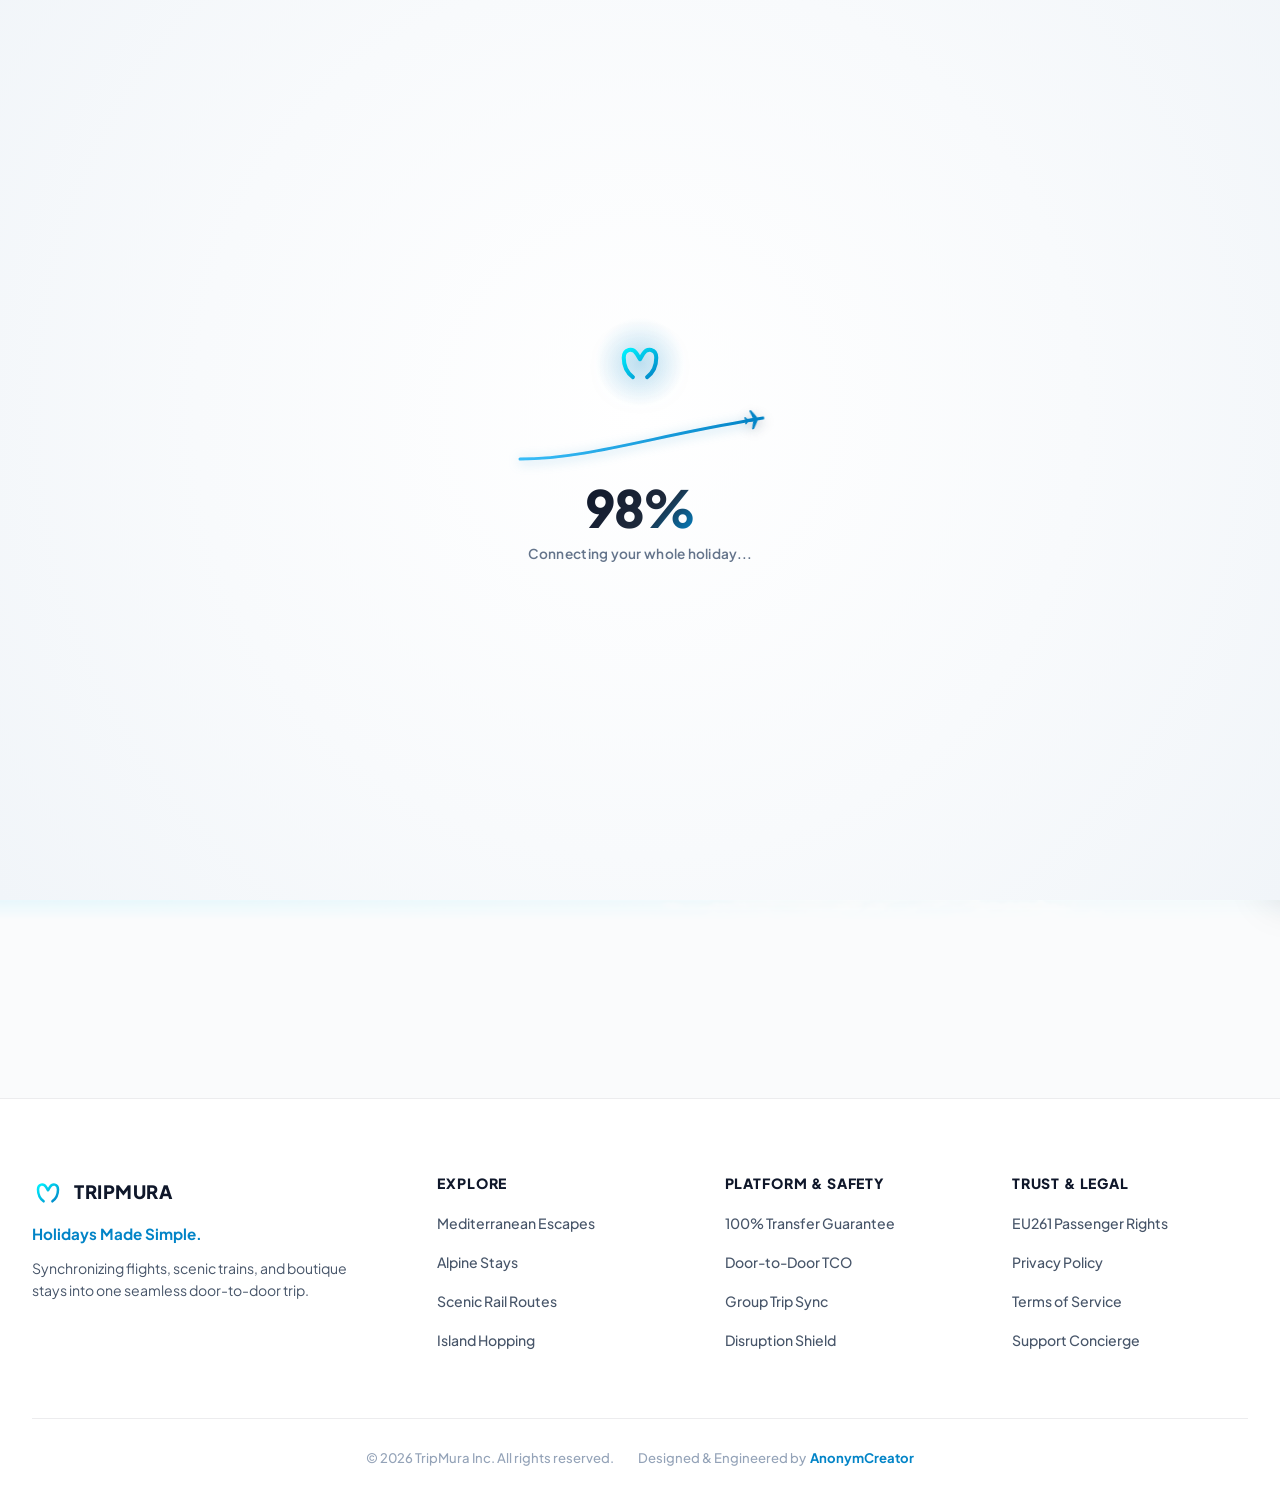
==== commit 184897fe: "feat(v2): build full Skyscanner architecture, verified direct carrier deep-links, and forwarding eng" ====
--- a/v2/index.html
+++ b/v2/index.html
@@ -28,10 +28,12 @@
   <link rel="stylesheet" href="css/base.css">
   <link rel="stylesheet" href="css/components.css">
   <link rel="stylesheet" href="css/hero.css">
+  <link rel="stylesheet" href="css/search-widget.css">
   <link rel="stylesheet" href="css/search-modals.css">
   <link rel="stylesheet" href="css/footer.css">
   <link rel="stylesheet" href="css/preloader.css">
   <link rel="stylesheet" href="css/results.css">
+  <link rel="stylesheet" href="css/forwarding.css">
 
   <!-- Travelpayouts Drive Verification Script (Partner: 575598) -->
   <script nowprocket data-noptimize="1" data-cfasync="false" data-wpfc-render="false" seraph-accel-crit="1" data-no-defer="1" data-cmp-ab="2">
@@ -797,6 +799,7 @@
   <!-- Scripts -->
   <script src="js/config.js"></script>
   <script src="js/iata-resolver.js"></script>
+  <script src="js/forwarding.js"></script>
   <script src="js/preloader.js"></script>
   <script src="js/nav.js"></script>
   <script src="js/app.js"></script>
--- a/v2/css/search-widget.css
+++ b/v2/css/search-widget.css
@@ -0,0 +1,7 @@
+/**
+ * TripMura v2 — Skyscanner Search Widget & Mobile Modals Stylesheet
+ * Incorporates all search popovers, geocoding dropdowns, dual-month calendar, and traveler steppers.
+ */
+
+@import url('search-modals.css');
+@import url('hero.css');
--- a/v2/css/forwarding.css
+++ b/v2/css/forwarding.css
@@ -0,0 +1,165 @@
+/**
+ * TripMura v2 — Skyscanner-Style Forwarding Interstitial Modal Stylesheet
+ * 100% Exact TripMura Light Luxury Aesthetics (Porcelain White, Azure Glow, Deep Slate)
+ */
+
+/* ==========================================================================
+   Forwarding Interstitial Backdrop & Overlay
+   ========================================================================== */
+.forwarding-overlay,
+.forwarding-modal-backdrop {
+  position: fixed;
+  inset: 0;
+  width: 100vw;
+  height: 100vh;
+  background: rgba(15, 23, 42, 0.68);
+  backdrop-filter: blur(14px);
+  -webkit-backdrop-filter: blur(14px);
+  z-index: 9999;
+  display: flex;
+  align-items: center;
+  justify-content: center;
+  opacity: 0;
+  pointer-events: none;
+  transition: opacity 0.25s cubic-bezier(0.16, 1, 0.3, 1);
+}
+
+.forwarding-overlay.open,
+.forwarding-overlay[style*="display: flex"],
+.forwarding-modal-backdrop.open {
+  opacity: 1 !important;
+  pointer-events: auto !important;
+}
+
+/* Forwarding Centered Modal Card */
+.forwarding-card,
+.forwarding-modal {
+  position: relative;
+  width: 92%;
+  max-width: 480px;
+  background: #ffffff;
+  border: 1px solid rgba(2, 132, 199, 0.16);
+  border-radius: 24px;
+  padding: 36px 30px 28px;
+  text-align: center;
+  box-shadow: 0 25px 60px -15px rgba(15, 23, 42, 0.3), 0 0 0 1px rgba(255, 255, 255, 0.8) inset;
+  transform: scale(0.96) translateY(10px);
+  transition: all 0.25s cubic-bezier(0.16, 1, 0.3, 1);
+  box-sizing: border-box;
+}
+
+.forwarding-overlay.open .forwarding-card,
+.forwarding-overlay[style*="display: flex"] .forwarding-card,
+.forwarding-modal.open {
+  transform: scale(1) translateY(0);
+}
+
+/* Animated Electric Azure Spinner Ring */
+.forwarding-spinner-ring {
+  width: 56px;
+  height: 56px;
+  margin: 0 auto 16px;
+  border-radius: 50%;
+  border: 3px solid #e0f2fe;
+  border-top-color: #0284c7;
+  border-right-color: #00f2fe;
+  animation: forwardingSpin 0.9s cubic-bezier(0.6, 0.2, 0.4, 0.9) infinite;
+  box-shadow: 0 0 16px rgba(0, 242, 254, 0.25);
+}
+
+@keyframes forwardingSpin {
+  0% { transform: rotate(0deg); }
+  100% { transform: rotate(360deg); }
+}
+
+/* Brand Wordmark Logo */
+.forwarding-logo {
+  font-family: 'Plus Jakarta Sans', -apple-system, BlinkMacSystemFont, sans-serif;
+  font-size: 0.9rem;
+  font-weight: 800;
+  letter-spacing: 0.16em;
+  text-transform: uppercase;
+  background: linear-gradient(135deg, #0284c7 0%, #00f2fe 100%);
+  -webkit-background-clip: text;
+  -webkit-text-fill-color: transparent;
+  margin-bottom: 12px;
+}
+
+/* Forwarding Headline */
+.forwarding-card h3,
+#forwardingProviderText,
+.forwarding-headline {
+  font-size: 1.25rem;
+  font-weight: 800;
+  color: #0f172a;
+  margin: 0 0 10px;
+  line-height: 1.35;
+}
+
+/* Verified Deal Pill */
+.forwarding-card p,
+#forwardingDealText,
+.forwarding-verified-pill {
+  font-size: 0.85rem;
+  font-weight: 700;
+  color: #15803d;
+  background: #f0fdf4;
+  border: 1px solid #86efac;
+  border-radius: 9999px;
+  padding: 6px 14px;
+  margin: 0 auto 16px;
+  display: inline-flex;
+  align-items: center;
+  gap: 6px;
+}
+
+/* Subtext & Transparency Notice */
+.forwarding-subtext,
+.forwarding-footer-notice {
+  display: block;
+  font-size: 0.76rem;
+  font-weight: 500;
+  color: #64748b;
+  margin-top: 14px;
+  line-height: 1.4;
+}
+
+/* Progress Countdown Bar */
+.forwarding-progress-track {
+  width: 100%;
+  height: 5px;
+  background: #e2e8f0;
+  border-radius: 9999px;
+  overflow: hidden;
+  margin: 16px 0 6px;
+}
+
+.forwarding-progress-bar {
+  height: 100%;
+  width: 0%;
+  background: linear-gradient(90deg, #00f2fe 0%, #0284c7 100%);
+  border-radius: 9999px;
+  animation: forwardingProgress 1.1s cubic-bezier(0.1, 0.7, 0.1, 1) forwards;
+}
+
+@keyframes forwardingProgress {
+  0% { width: 0%; }
+  100% { width: 100%; }
+}
+
+.forwarding-manual-link {
+  font-size: 0.8rem;
+  font-weight: 700;
+  color: #0284c7;
+  text-decoration: underline;
+  background: transparent;
+  border: none;
+  cursor: pointer;
+  margin-top: 10px;
+  padding: 4px;
+  transition: color 0.15s ease;
+}
+
+.forwarding-manual-link:hover {
+  color: #0369a1;
+}
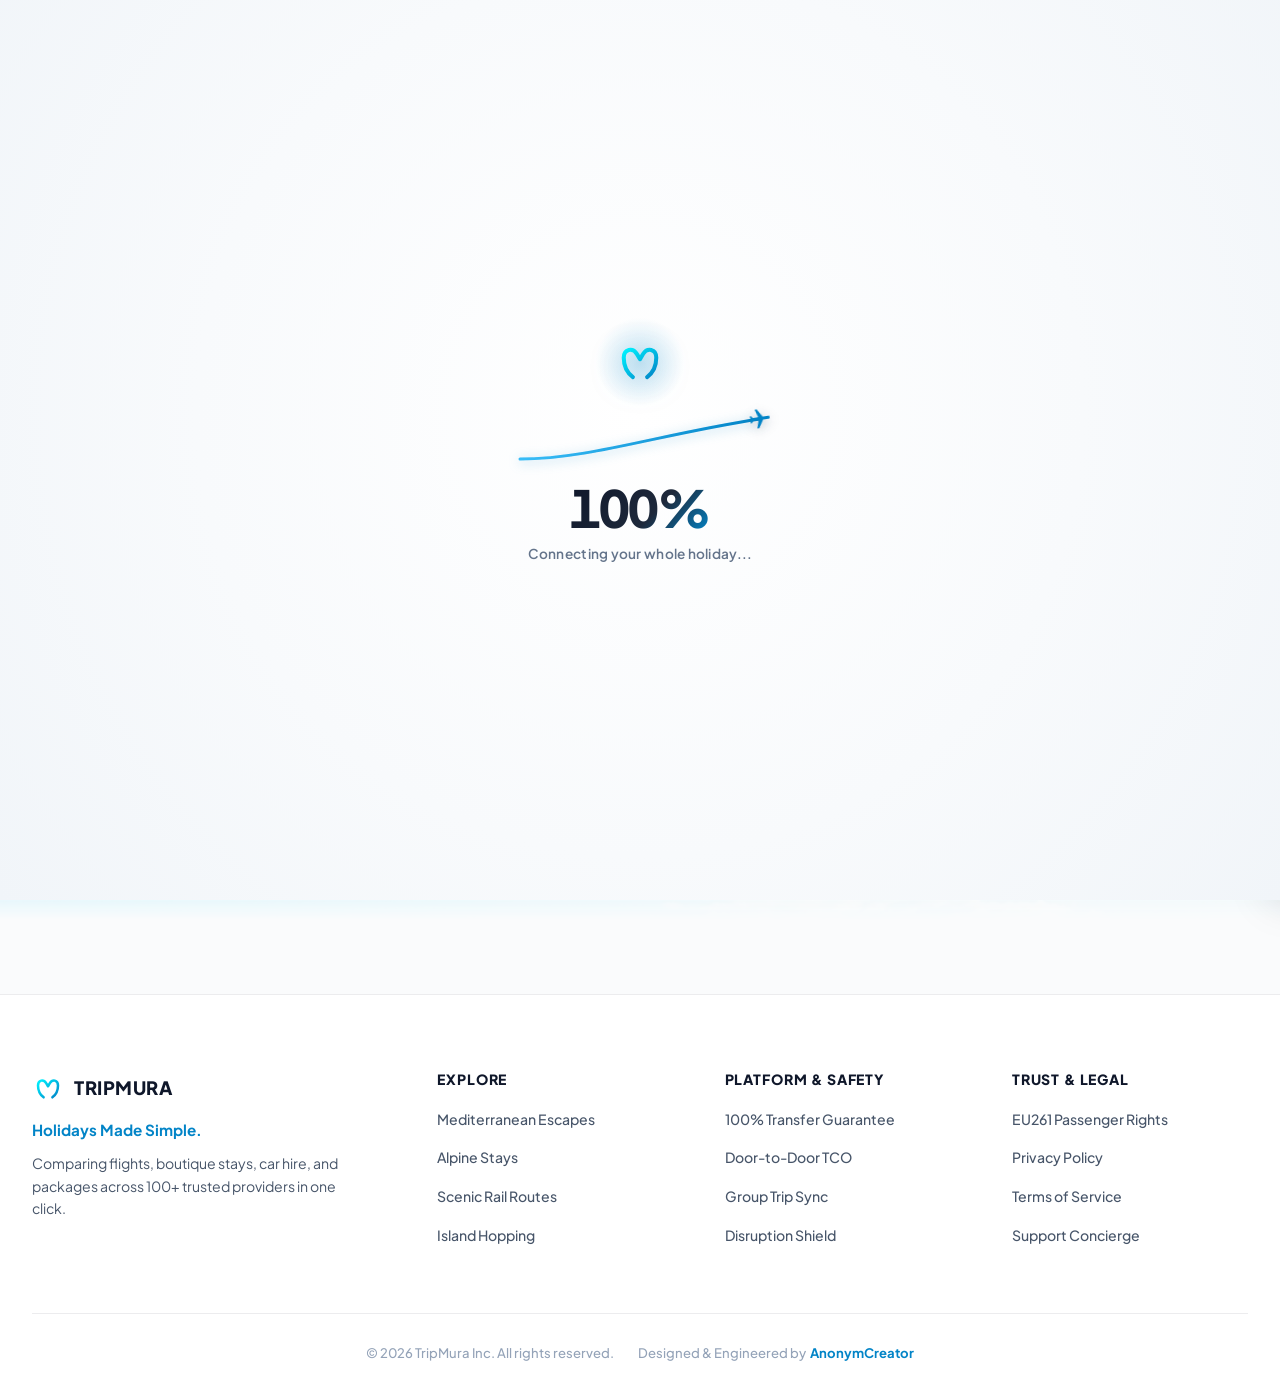
==== commit 73bd223f: "feat: simplify to 4 core search modes and Skyscanner-grade accommodations engine" ====
--- a/v2/index.html
+++ b/v2/index.html
@@ -109,10 +109,11 @@
 
         <!-- Desktop Navigation Links -->
         <div class="nav-menu">
-          <a href="#explore" class="nav-link">Explore Trips</a>
-          <a href="#routes" class="nav-link">Multimodal Routes</a>
-          <a href="#group-sync" class="nav-link">Group Sync</a>
-          <a href="#guarantee" class="nav-link">Protection Guarantee</a>
+          <a href="#planner" class="nav-link" data-nav-mode="flights">Flights</a>
+          <a href="#planner" class="nav-link" data-nav-mode="stays">Accommodations</a>
+          <a href="#planner" class="nav-link" data-nav-mode="cars">Cars</a>
+          <a href="#planner" class="nav-link" data-nav-mode="packages">Packages</a>
+          <a href="#guarantee" class="nav-link">Price Guarantee</a>
         </div>
 
         <!-- Right Utility Actions -->
@@ -155,20 +156,24 @@
       </button>
     </div>
     <nav class="drawer-nav">
-      <a href="#explore" class="drawer-link">
-        <span>Explore Trips</span>
+      <a href="#planner" class="drawer-link" data-nav-mode="flights">
+        <span>✈️ Flights</span>
         <svg width="14" height="14" viewBox="0 0 24 24" fill="currentColor"><path d="M8.59 16.59L13.17 12 8.59 7.41 10 6l6 6-6 6-1.41-1.41z"/></svg>
       </a>
-      <a href="#routes" class="drawer-link">
-        <span>Multimodal Routes</span>
+      <a href="#planner" class="drawer-link" data-nav-mode="stays">
+        <span>🏨 Accommodations</span>
         <svg width="14" height="14" viewBox="0 0 24 24" fill="currentColor"><path d="M8.59 16.59L13.17 12 8.59 7.41 10 6l6 6-6 6-1.41-1.41z"/></svg>
       </a>
-      <a href="#group-sync" class="drawer-link">
-        <span>Group Sync</span>
+      <a href="#planner" class="drawer-link" data-nav-mode="cars">
+        <span>🚗 Cars</span>
+        <svg width="14" height="14" viewBox="0 0 24 24" fill="currentColor"><path d="M8.59 16.59L13.17 12 8.59 7.41 10 6l6 6-6 6-1.41-1.41z"/></svg>
+      </a>
+      <a href="#planner" class="drawer-link" data-nav-mode="packages">
+        <span>🌴 Packages</span>
         <svg width="14" height="14" viewBox="0 0 24 24" fill="currentColor"><path d="M8.59 16.59L13.17 12 8.59 7.41 10 6l6 6-6 6-1.41-1.41z"/></svg>
       </a>
       <a href="#guarantee" class="drawer-link">
-        <span>Protection Guarantee</span>
+        <span>🛡️ Price Guarantee</span>
         <svg width="14" height="14" viewBox="0 0 24 24" fill="currentColor"><path d="M8.59 16.59L13.17 12 8.59 7.41 10 6l6 6-6 6-1.41-1.41z"/></svg>
       </a>
     </nav>
@@ -195,41 +200,35 @@
           
           <!-- Headline -->
           <h1 class="hero-headline">
-            From Your Front Door to the Sun. <span class="text-gradient">One Click.</span>
+            Find the Best Flights, Stays &amp; Cars in <span class="text-gradient">One Click.</span>
           </h1>
 
           <!-- Subheadline -->
           <p class="hero-subheadline">
-            Compare flights, scenic trains, and boutique stays across 100+ platforms in one click. Book directly with trusted providers at zero extra cost.
+            Compare 100+ trusted travel providers with zero hidden fees.
           </p>
 
           <!-- Multimodal Planner Search Card -->
           <div class="multimodal-search-card">
             
-            <!-- TripMura Category Mode Tabs -->
+            <!-- TripMura 4 Core Search Mode Tabs -->
             <div class="search-mode-tabs" role="tablist" aria-label="Search Categories">
-              <button class="search-mode-tab active" role="tab" aria-selected="true" data-mode="holiday">
-                <span>🏖️ Whole Holiday</span>
-              </button>
               <button class="search-mode-tab" role="tab" aria-selected="false" data-mode="flights">
                 <span>✈️ Flights</span>
               </button>
-              <button class="search-mode-tab" role="tab" aria-selected="false" data-mode="stays">
-                <span>🏨 Stays</span>
-              </button>
-              <button class="search-mode-tab" role="tab" aria-selected="false" data-mode="rail">
-                <span>🚆 Rail & Ferry</span>
+              <button class="search-mode-tab active" role="tab" aria-selected="true" data-mode="stays">
+                <span>🏨 Accommodations</span>
               </button>
               <button class="search-mode-tab" role="tab" aria-selected="false" data-mode="cars">
                 <span>🚗 Cars</span>
               </button>
               <button class="search-mode-tab" role="tab" aria-selected="false" data-mode="packages">
-                <span>🎒 Packages</span>
+                <span>🌴 Packages</span>
               </button>
             </div>
 
-            <!-- Trip Type & Cabin Class Micro-Selectors -->
-            <div class="search-sub-options">
+            <!-- Trip Type & Cabin Class Micro-Selectors (Active in Flights & Packages) -->
+            <div class="search-sub-options" id="searchSubOptions" style="display: none;">
               <!-- Trip Type Selector -->
               <div class="micro-dropdown-wrap">
                 <button type="button" class="micro-option-btn" id="tripTypeBtn" aria-haspopup="listbox" aria-expanded="false">
@@ -265,17 +264,17 @@
               </label>
             </div>
 
-            <!-- Search Inputs -->
-            <form class="search-input-grid" onsubmit="event.preventDefault();">
+            <!-- Search Inputs Grid -->
+            <form class="search-input-grid single-dest" id="mainSearchForm" onsubmit="event.preventDefault();">
               
-              <!-- Origin Field & Popover -->
-              <div class="search-field-wrap">
+              <!-- Origin Field & Popover (Hidden in Single-Destination Accommodations Mode) -->
+              <div class="search-field-wrap hidden-mode" id="originFieldWrap">
                 <div class="search-field" id="originField">
-                  <label class="field-label" for="originInput">From (Your Door)</label>
-                  <input type="text" id="originInput" class="field-input" value="London, St Pancras" placeholder="City, Airport or Station" autocomplete="off">
+                  <label class="field-label" for="originInput" id="originFieldLabel">Departure Hub</label>
+                  <input type="text" id="originInput" class="field-input" value="London (LON)" placeholder="City or Airport (e.g. LHR, VIE)" autocomplete="off">
                 </div>
                 <!-- Origin Popover -->
-                <div class="search-popover search-popover-dropdown" id="originPopover" role="dialog" aria-label="Select Origin Hub">
+                <div class="search-popover search-popover-dropdown" id="originPopover" role="dialog" aria-label="Select Departure">
                   <!-- Mobile Top Bar -->
                   <div class="modal-top-bar">
                     <button type="button" class="modal-back-btn" aria-label="Back">
@@ -289,7 +288,7 @@
                   <div class="modal-search-box">
                     <div class="modal-input-wrap">
                       <svg class="search-lens-icon" width="16" height="16" viewBox="0 0 24 24" fill="currentColor"><path d="M15.5 14h-.79l-.28-.27A6.471 6.471 0 0 0 16 9.5 6.5 6.5 0 1 0 9.5 16c1.61 0 3.09-.59 4.23-1.57l.27.28v.79l5 4.99L20.49 19l-4.99-5zm-6 0C7.01 14 5 11.99 5 9.5S7.01 5 9.5 5 14 7.01 14 9.5 11.99 14 9.5 14z"/></svg>
-                      <input type="text" class="modal-search-field" id="originModalSearch" placeholder="City, airport, or train station..." autocomplete="off">
+                      <input type="text" class="modal-search-field" id="originModalSearch" placeholder="City, airport, or station..." autocomplete="off">
                       <button type="button" class="modal-input-clear" id="originClearBtn">✕</button>
                     </div>
                   </div>
@@ -298,7 +297,7 @@
                   <div class="modal-scroll-body">
                     <div class="popover-header">
                       <span class="popover-title">Departure Hubs</span>
-                      <span class="popover-badge">Global & Multimodal</span>
+                      <span class="popover-badge">Airports &amp; Cities</span>
                     </div>
                     <div class="location-list"></div>
                   </div>
@@ -310,11 +309,11 @@
                 </div>
               </div>
 
-              <!-- Destination Field & Popover -->
-              <div class="search-field-wrap">
+              <!-- Destination Field & Popover (Primary for Accommodations) -->
+              <div class="search-field-wrap" id="destFieldWrap">
                 <div class="search-field" id="destField">
-                  <label class="field-label" for="destInput">To (Sun Destination)</label>
-                  <input type="text" id="destInput" class="field-input" value="Amalfi Coast, Italy" placeholder="Where to?" autocomplete="off">
+                  <label class="field-label" for="destInput" id="destFieldLabel">Destination</label>
+                  <input type="text" id="destInput" data-stay-destination="true" class="field-input" value="Mallorca, Spain" placeholder="City, landmark or specific property" autocomplete="off">
                 </div>
                 <!-- Destination Popover -->
                 <div class="search-popover search-popover-dropdown" id="destPopover" role="dialog" aria-label="Select Destination">
@@ -323,7 +322,7 @@
                     <button type="button" class="modal-back-btn" aria-label="Back">
                       <svg viewBox="0 0 24 24" width="20" height="20" fill="currentColor"><path d="M20 11H7.83l5.59-5.59L12 4l-8 8 8 8 1.41-1.41L7.83 13H20v-2z"/></svg>
                     </button>
-                    <span class="modal-bar-title">Choose Destination</span>
+                    <span class="modal-bar-title" id="destModalBarTitle">Choose Destination</span>
                     <button type="button" class="modal-close-icon-btn" aria-label="Close">✕</button>
                   </div>
 
@@ -331,7 +330,7 @@
                   <div class="modal-search-box">
                     <div class="modal-input-wrap">
                       <svg class="search-lens-icon" width="16" height="16" viewBox="0 0 24 24" fill="currentColor"><path d="M15.5 14h-.79l-.28-.27A6.471 6.471 0 0 0 16 9.5 6.5 6.5 0 1 0 9.5 16c1.61 0 3.09-.59 4.23-1.57l.27.28v.79l5 4.99L20.49 19l-4.99-5zm-6 0C7.01 14 5 11.99 5 9.5S7.01 5 9.5 5 14 7.01 14 9.5 11.99 14 9.5 14z"/></svg>
-                      <input type="text" class="modal-search-field" id="destModalSearch" placeholder="Where do you want to go?" autocomplete="off">
+                      <input type="text" class="modal-search-field" id="destModalSearch" placeholder="Where do you want to stay?" autocomplete="off">
                       <button type="button" class="modal-input-clear" id="destClearBtn">✕</button>
                     </div>
                   </div>
@@ -339,8 +338,8 @@
                   <!-- Scrollable Body -->
                   <div class="modal-scroll-body">
                     <div class="popover-header">
-                      <span class="popover-title">Popular Destinations</span>
-                      <span class="popover-badge">Boutique & Coastal</span>
+                      <span class="popover-title" id="destPopoverTitle">Popular Destinations</span>
+                      <span class="popover-badge">Top Stays</span>
                     </div>
                     <div class="location-list"></div>
                   </div>
@@ -352,35 +351,35 @@
                 </div>
               </div>
 
-              <!-- Dates Field -->
-              <div class="search-field-wrap">
+              <!-- Dates Field (Check-in — Check-out) -->
+              <div class="search-field-wrap" id="datesFieldWrap">
                 <div class="search-field" id="datesField">
-                  <label class="field-label" for="datesInput">Trip Dates</label>
-                  <input type="text" id="datesInput" class="field-input" placeholder="Select dates" readonly>
+                  <label class="field-label" for="datesInput" id="datesFieldLabel">Check-in — Check-out</label>
+                  <input type="text" id="datesInput" data-stay-dates="true" class="field-input" placeholder="Select dates" readonly>
                 </div>
               </div>
 
-              <!-- Travelers Field & Stepper Modal -->
-              <div class="search-field-wrap">
+              <!-- Guests & Rooms Field & Popover -->
+              <div class="search-field-wrap" id="guestsFieldWrap">
                 <div class="search-field" id="guestsField">
-                  <label class="field-label" for="guestsInput">Travelers</label>
-                  <input type="text" id="guestsInput" class="field-input" value="2 Adults, 1 Room" placeholder="Guests" readonly>
+                  <label class="field-label" for="guestsInput" id="guestsFieldLabel">Guests &amp; Rooms</label>
+                  <input type="text" id="guestsInput" data-stay-guests="true" class="field-input" value="2 Adults · 1 Room" placeholder="Guests &amp; Rooms" readonly>
                 </div>
                 <!-- Travelers Stepper Popover -->
-                <div class="search-popover travelers-popover" id="travelersModal" role="dialog" aria-label="Select Travelers and Rooms">
+                <div class="search-popover travelers-popover" id="travelersModal" role="dialog" aria-label="Select Guests and Rooms">
                   <!-- Mobile Top Bar -->
                   <div class="modal-top-bar">
                     <button type="button" class="modal-back-btn" aria-label="Back">
                       <svg viewBox="0 0 24 24" width="20" height="20" fill="currentColor"><path d="M20 11H7.83l5.59-5.59L12 4l-8 8 8 8 1.41-1.41L7.83 13H20v-2z"/></svg>
                     </button>
-                    <span class="modal-bar-title">Travelers & Rooms</span>
+                    <span class="modal-bar-title">Guests &amp; Rooms</span>
                     <button type="button" class="modal-close-icon-btn" aria-label="Close">✕</button>
                   </div>
 
                   <div class="modal-scroll-body">
                     <div class="popover-header">
-                      <span class="popover-title">Travelers & Rooms</span>
-                      <span class="popover-badge">Group Sync</span>
+                      <span class="popover-title">Guests &amp; Rooms</span>
+                      <span class="popover-badge">Instant Booking</span>
                     </div>
                     <div class="stepper-rows">
                       <!-- Adults -->
@@ -402,7 +401,7 @@
                           <span class="stepper-desc">Age 0–17</span>
                         </div>
                         <div class="stepper-controls">
-                          <button type="button" class="stepper-btn" id="childrenMinus" aria-label="Decrease Children" disabled">−</button>
+                          <button type="button" class="stepper-btn" id="childrenMinus" aria-label="Decrease Children" disabled>−</button>
                           <span class="stepper-val" id="childrenVal">0</span>
                           <button type="button" class="stepper-btn" id="childrenPlus" aria-label="Increase Children">+</button>
                         </div>
@@ -411,7 +410,7 @@
                       <div class="stepper-row">
                         <div class="stepper-info">
                           <span class="stepper-label">Rooms</span>
-                          <span class="stepper-desc">Boutique & Hotel Stays</span>
+                          <span class="stepper-desc">Rooms or properties</span>
                         </div>
                         <div class="stepper-controls">
                           <button type="button" class="stepper-btn" id="roomsMinus" aria-label="Decrease Rooms">−</button>
@@ -420,27 +419,63 @@
                         </div>
                       </div>
                     </div>
+
+                    <!-- Entire Homes & Apartments Quick Toggle -->
+                    <div class="stepper-homes-toggle" style="padding-top: 12px; border-top: 1px solid var(--border-subtle); margin-top: 6px;">
+                      <label class="micro-checkbox-pill" style="width: 100%; justify-content: flex-start; cursor: pointer;">
+                        <input type="checkbox" id="entireHomesOnly" class="micro-checkbox-input">
+                        <span class="micro-checkbox-custom"></span>
+                        <span class="micro-checkbox-text" style="font-weight: 700; color: var(--text-primary); font-size: 0.82rem;">Entire homes &amp; apartments only</span>
+                      </label>
+                    </div>
+
+                    <!-- Desktop Action Footer -->
+                    <div class="popover-footer desktop-only-footer" style="margin-top: 14px; padding-top: 12px; border-top: 1px solid var(--border-light); display: flex; justify-content: flex-end;">
+                      <button type="button" class="btn-apply-sm" id="applyTravelersDesktopBtn">Done</button>
+                    </div>
                   </div>
 
                   <div class="modal-sticky-footer">
-                    <button type="button" class="btn-modal-apply" id="applyTravelersBtn">Apply Travelers</button>
+                    <button type="button" class="btn-modal-apply" id="applyTravelersBtn">Apply</button>
                   </div>
                 </div>
               </div>
 
               <!-- Submit CTA Button -->
-              <button type="submit" class="search-cta-btn" aria-label="Find seamless holiday trips">
+              <button type="submit" class="search-cta-btn" id="searchSubmitBtn" aria-label="Search travel deals">
                 <div class="btn-text-default" style="display: inline-flex; align-items: center; gap: 8px;">
-                  <span>Find Trips</span>
+                  <span id="ctaBtnText">Search Deals</span>
                   <svg width="18" height="18" viewBox="0 0 24 24" fill="currentColor"><path d="M15.5 14h-.79l-.28-.27A6.471 6.471 0 0 0 16 9.5 6.5 6.5 0 1 0 9.5 16c1.61 0 3.09-.59 4.23-1.57l.27.28v.79l5 4.99L20.49 19l-4.99-5zm-6 0C7.01 14 5 11.99 5 9.5S7.01 5 9.5 5 14 7.01 14 9.5 11.99 14 9.5 14z"/></svg>
                 </div>
                 <div class="btn-text-loading">
                   <span class="btn-spinner"></span>
-                  <span>Finding 14,000+ routes...</span>
+                  <span id="ctaLoadingText">Finding best deals...</span>
                 </div>
               </button>
 
             </form>
+
+            <!-- Accommodations Quick Filter Pills (Below Search Bar) -->
+            <div class="search-quick-filters" id="stayQuickFilters">
+              <button type="button" class="quick-filter-chip active" data-filter="all">
+                <span>✓ All Stays</span>
+              </button>
+              <button type="button" class="quick-filter-chip" data-filter="hotels">
+                <span>🏨 Hotels</span>
+              </button>
+              <button type="button" class="quick-filter-chip" data-filter="apartments">
+                <span>🏡 Vacation Rentals &amp; Apartments</span>
+              </button>
+              <button type="button" class="quick-filter-chip" data-filter="cancellation">
+                <span>🛡️ Free Cancellation</span>
+              </button>
+              <button type="button" class="quick-filter-chip" data-filter="toprated">
+                <span>⭐ 8.5+ Top Rated</span>
+              </button>
+              <button type="button" class="quick-filter-chip" data-filter="pool">
+                <span>🏊 With Pool</span>
+              </button>
+            </div>
 
             <!-- Calendar Range Modal (June & July 2026) Centered on Search Card -->
             <div class="search-popover calendar-popover" id="datesPickerModal" role="dialog" aria-label="Select Dates">
@@ -572,17 +607,17 @@
             
             <div class="proof-item">
               <svg class="proof-icon" viewBox="0 0 24 24" fill="currentColor"><path d="M12 1L3 5v6c0 5.55 3.84 10.74 9 12 5.16-1.26 9-6.45 9-12V5l-9-4zm-2 16l-4-4 1.41-1.41L10 14.17l6.59-6.59L18 9l-8 8z"/></svg>
-              <span>100% Self-Transfer Protection</span>
+              <span>Verified Direct Provider Rates</span>
             </div>
 
             <div class="proof-item">
               <svg class="proof-icon" viewBox="0 0 24 24" fill="currentColor"><path d="M12 2C6.48 2 2 6.48 2 12s4.48 10 10 10 10-4.48 10-10S17.52 2 12 2zm-2 15l-5-5 1.41-1.41L10 14.17l7.59-7.59L19 8l-9 9z"/></svg>
-              <span>Over 14,000+ Multimodal Routes</span>
+              <span>Over 100+ Travel Platforms</span>
             </div>
 
             <div class="proof-item">
               <svg class="proof-icon" viewBox="0 0 24 24" fill="currentColor"><path d="M12 2l3.09 6.26L22 9.27l-5 4.87 1.18 6.88L12 17.77l-6.18 3.25L7 14.14 2 9.27l6.91-1.01L12 2z"/></svg>
-              <span>100% Free to Use &bull; Direct Provider Booking &bull; No Hidden Fees</span>
+              <span>100% Free to Use &bull; Direct Booking &bull; No Hidden Fees</span>
             </div>
 
           </div>
@@ -636,7 +671,7 @@
           </a>
           <div class="footer-tagline">Holidays Made Simple.</div>
           <p class="footer-desc">
-            Synchronizing flights, scenic trains, and boutique stays into one seamless door-to-door trip.
+            Comparing flights, boutique stays, car hire, and packages across 100+ trusted providers in one click.
           </p>
         </div>
 
--- a/v2/css/hero.css
+++ b/v2/css/hero.css
@@ -291,6 +291,15 @@
   align-items: center;
   position: relative;
   z-index: 10;
+  transition: all var(--transition-normal);
+}
+
+.search-input-grid.single-dest {
+  grid-template-columns: 1.5fr 1.15fr 1.15fr auto;
+}
+
+.search-field-wrap.hidden-mode {
+  display: none !important;
 }
 
 .search-field {
@@ -298,7 +307,7 @@
   border: 1px solid var(--border-light);
   border-radius: var(--radius-inner-md);
   padding: 10px 14px;
-  min-height: 54px;
+  min-height: 56px;
   text-align: left;
   transition: all var(--transition-fast);
   display: flex;
@@ -334,7 +343,7 @@
 
 .search-cta-btn {
   height: 100%;
-  min-height: 54px;
+  min-height: 56px;
   padding: 0 28px;
   display: flex;
   align-items: center;
@@ -348,6 +357,7 @@
   box-shadow: 0 4px 16px rgba(2, 132, 199, 0.35);
   transition: all var(--transition-normal);
   cursor: pointer;
+  white-space: nowrap;
 }
 
 .search-cta-btn:hover {
@@ -363,6 +373,55 @@
 
 .search-cta-btn:active {
   transform: scale(0.98);
+}
+
+/* Quick Filter Pills (Below Accommodations Search Bar) */
+.search-quick-filters {
+  display: flex;
+  align-items: center;
+  gap: 8px;
+  margin-top: 12px;
+  padding: 2px 4px 4px;
+  overflow-x: auto;
+  scrollbar-width: none;
+  -webkit-overflow-scrolling: touch;
+}
+
+.search-quick-filters::-webkit-scrollbar {
+  display: none;
+}
+
+.quick-filter-chip {
+  display: inline-flex;
+  align-items: center;
+  gap: 6px;
+  padding: 6px 14px;
+  border-radius: var(--radius-pill);
+  background: rgba(255, 255, 255, 0.88);
+  border: 1px solid var(--border-light);
+  font-size: 0.8rem;
+  font-weight: 700;
+  color: var(--text-secondary);
+  cursor: pointer;
+  white-space: nowrap;
+  transition: all var(--transition-fast);
+  box-shadow: var(--shadow-xs);
+  user-select: none;
+}
+
+.quick-filter-chip:hover {
+  background: #ffffff;
+  color: var(--primary-azure);
+  border-color: rgba(2, 132, 199, 0.35);
+  transform: translateY(-1px);
+  box-shadow: var(--shadow-sm);
+}
+
+.quick-filter-chip.active {
+  background: var(--primary-azure);
+  color: #ffffff;
+  border-color: var(--primary-azure);
+  box-shadow: 0 2px 10px rgba(2, 132, 199, 0.3);
 }
 
 /* ==========================================================================
--- a/v2/css/search-modals.css
+++ b/v2/css/search-modals.css
@@ -977,9 +977,9 @@
 
   .btn-modal-apply {
     width: 100% !important;
-    height: 48px !important;
+    height: 52px !important;
     border-radius: 12px !important;
-    background: var(--gradient-azure, linear-gradient(135deg, #0284c7 0%, #0369a1 100%)) !important;
+    background: var(--primary-azure, #0284c7) !important;
     color: #ffffff !important;
     font-size: 1rem !important;
     font-weight: 700 !important;
